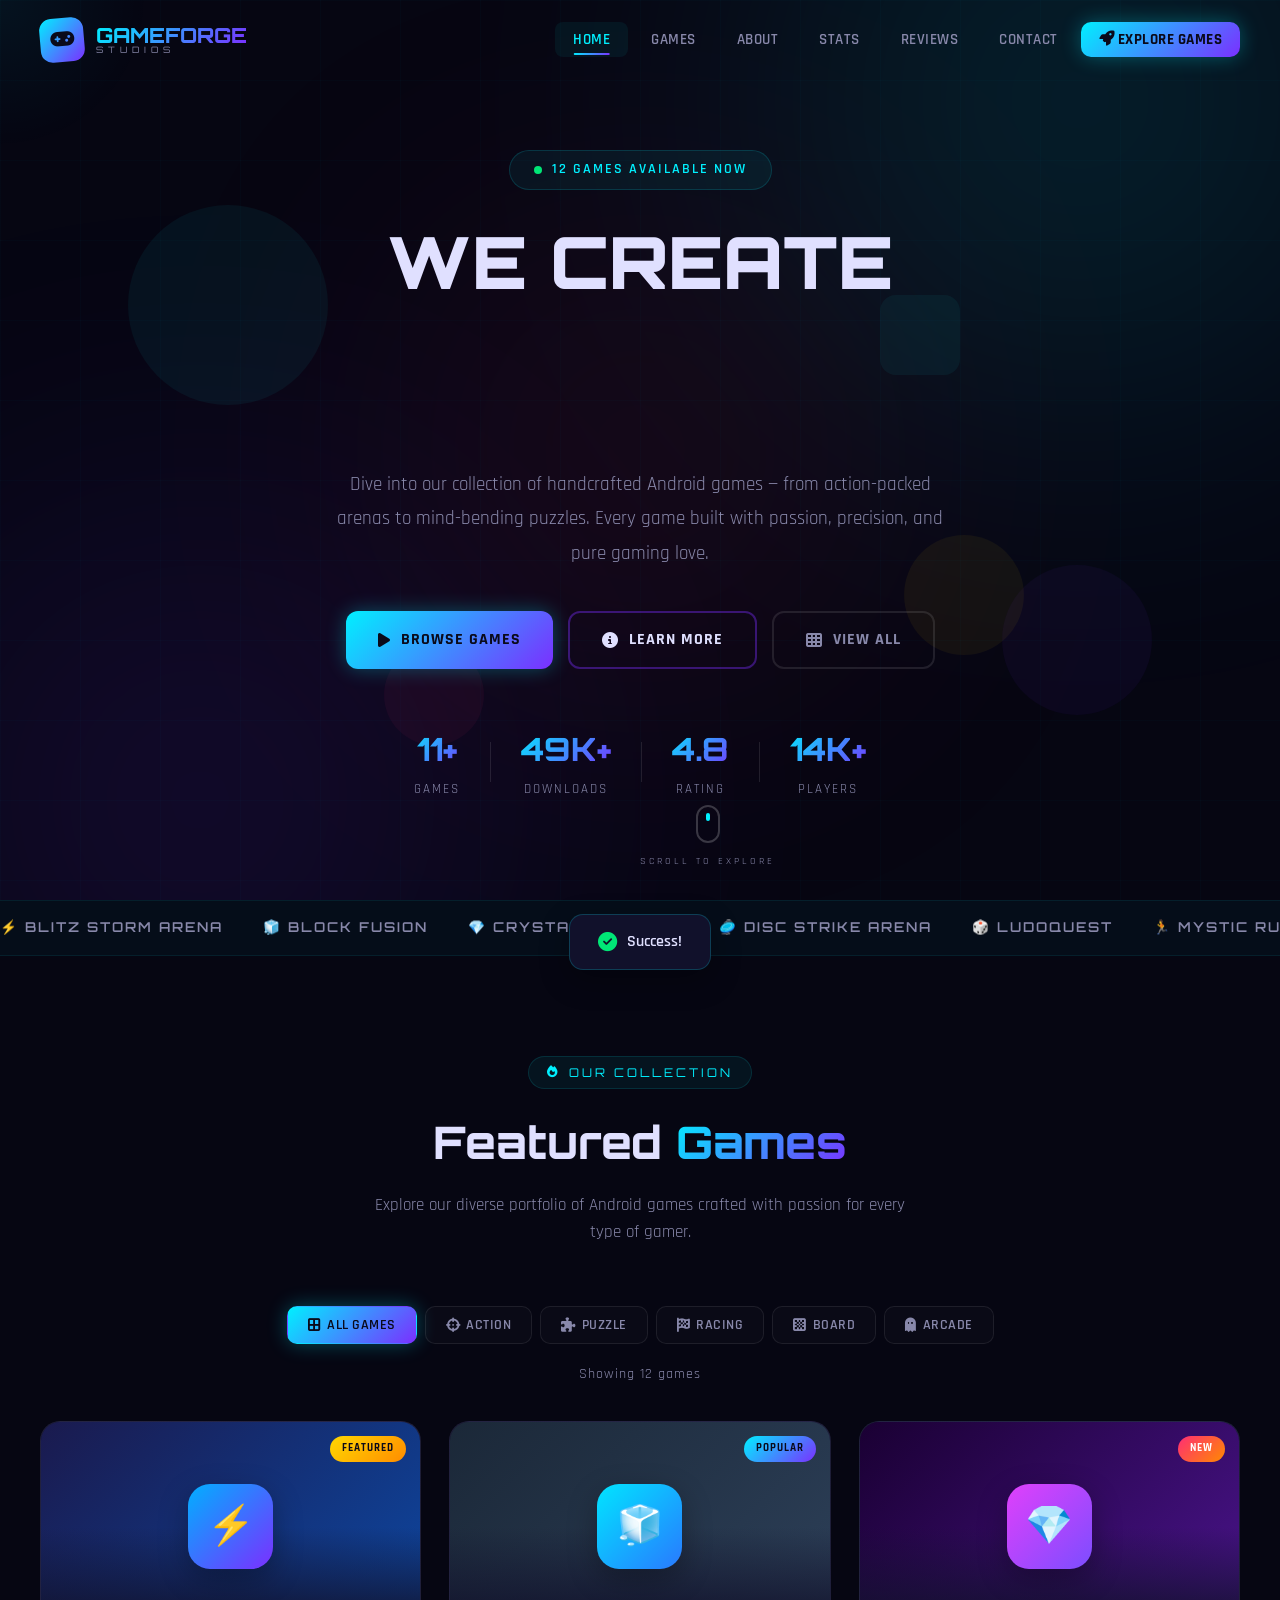
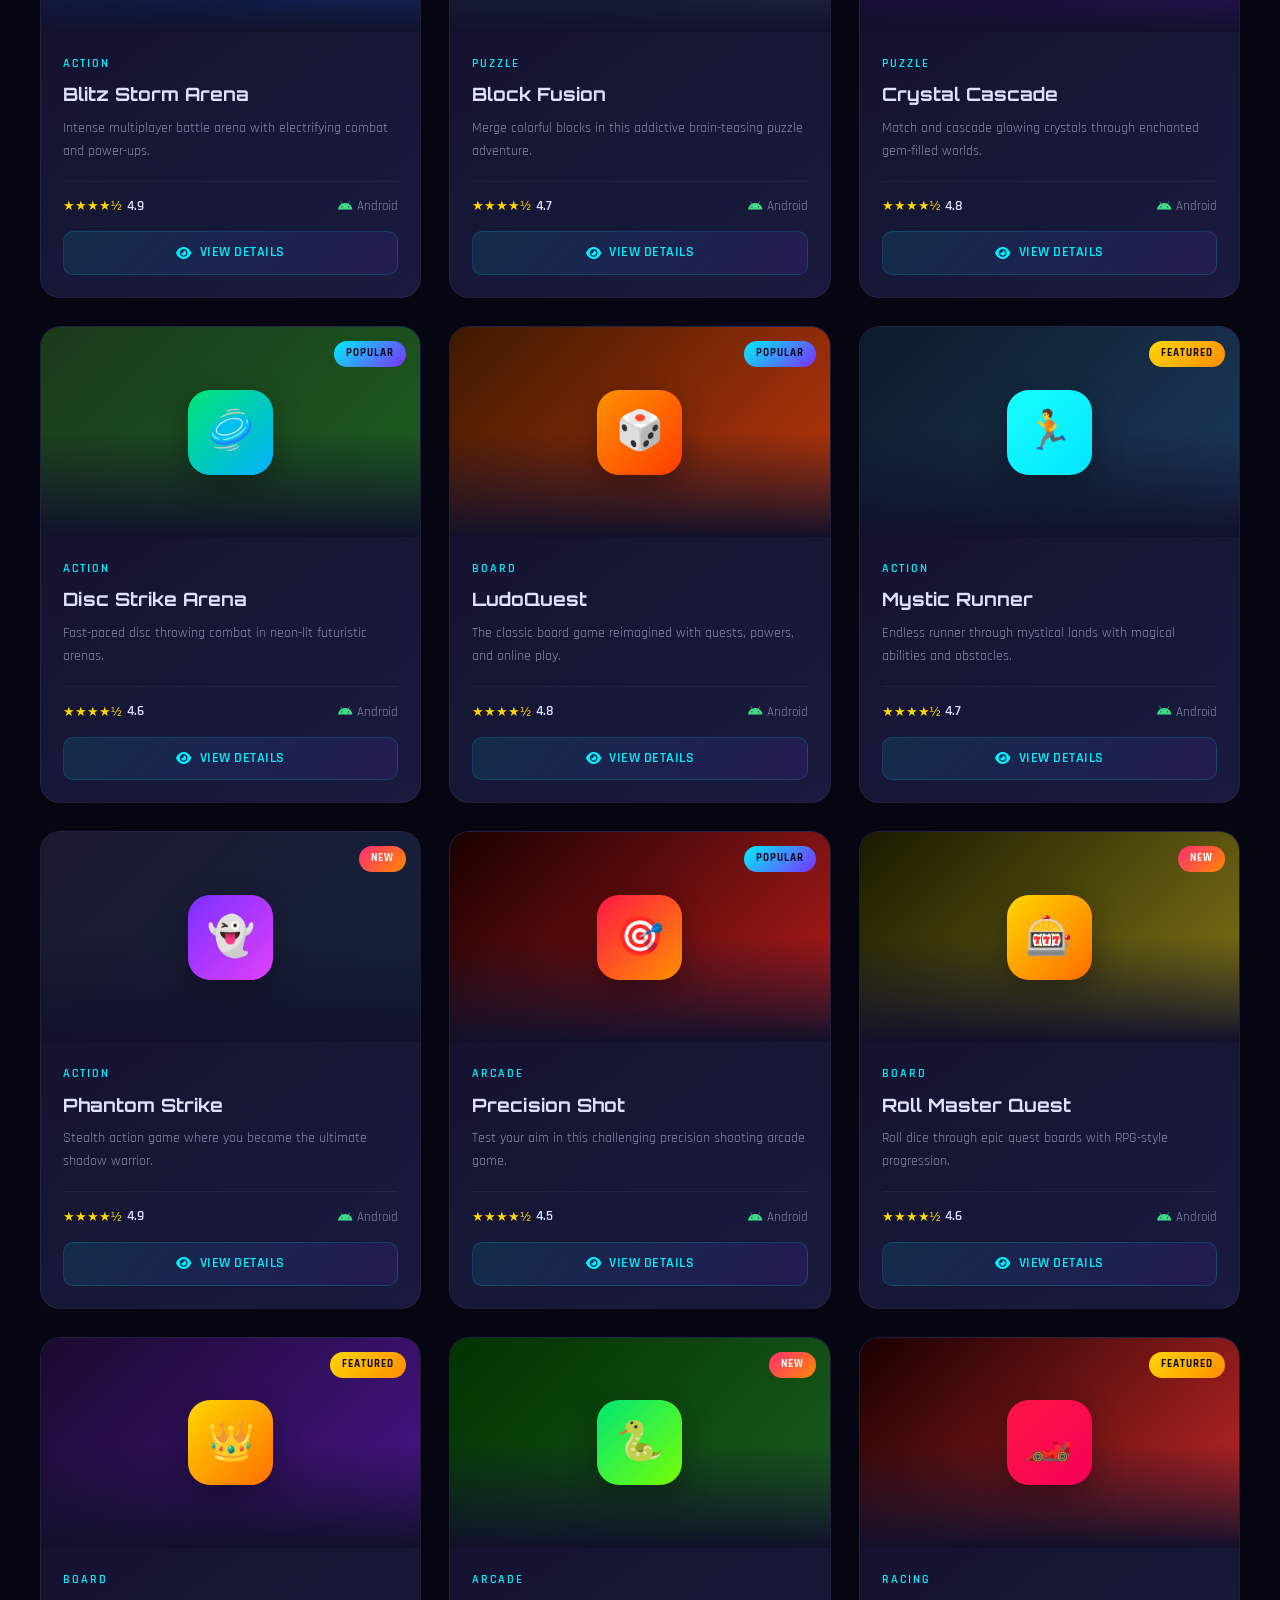
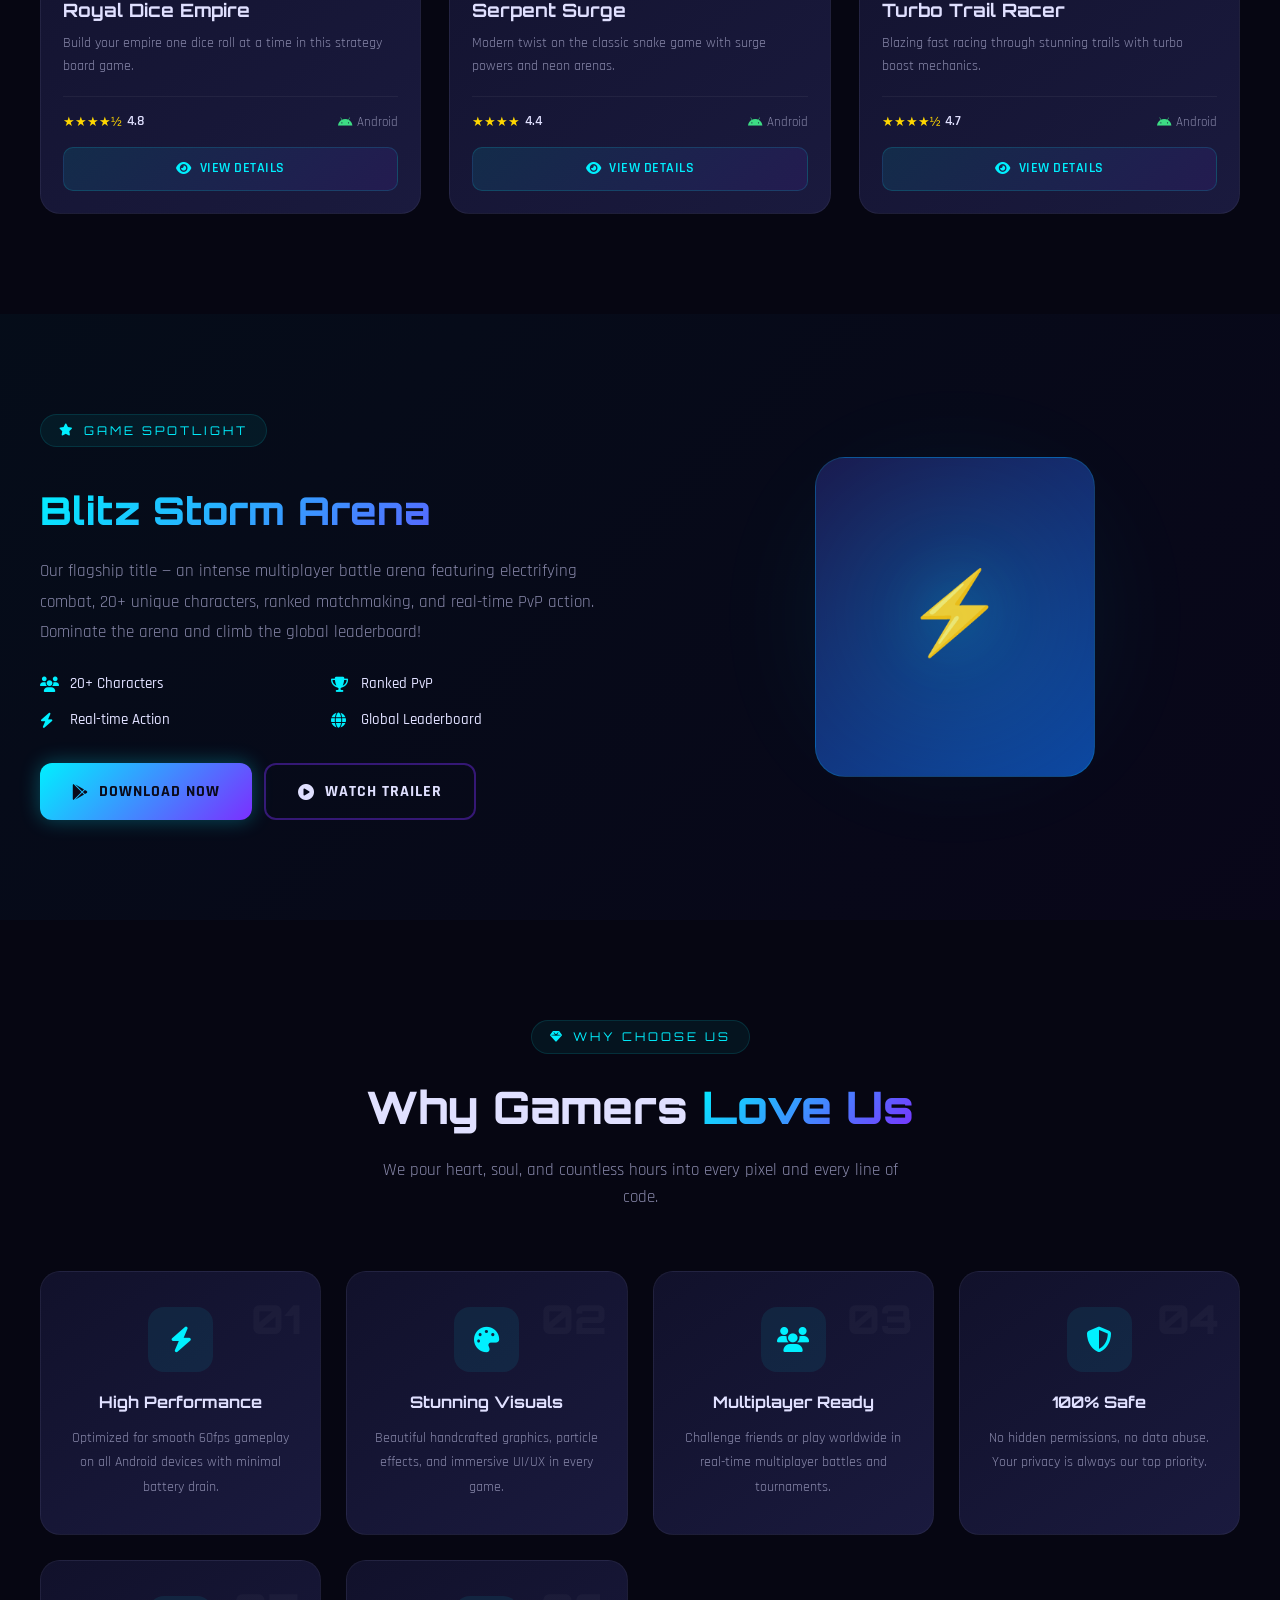
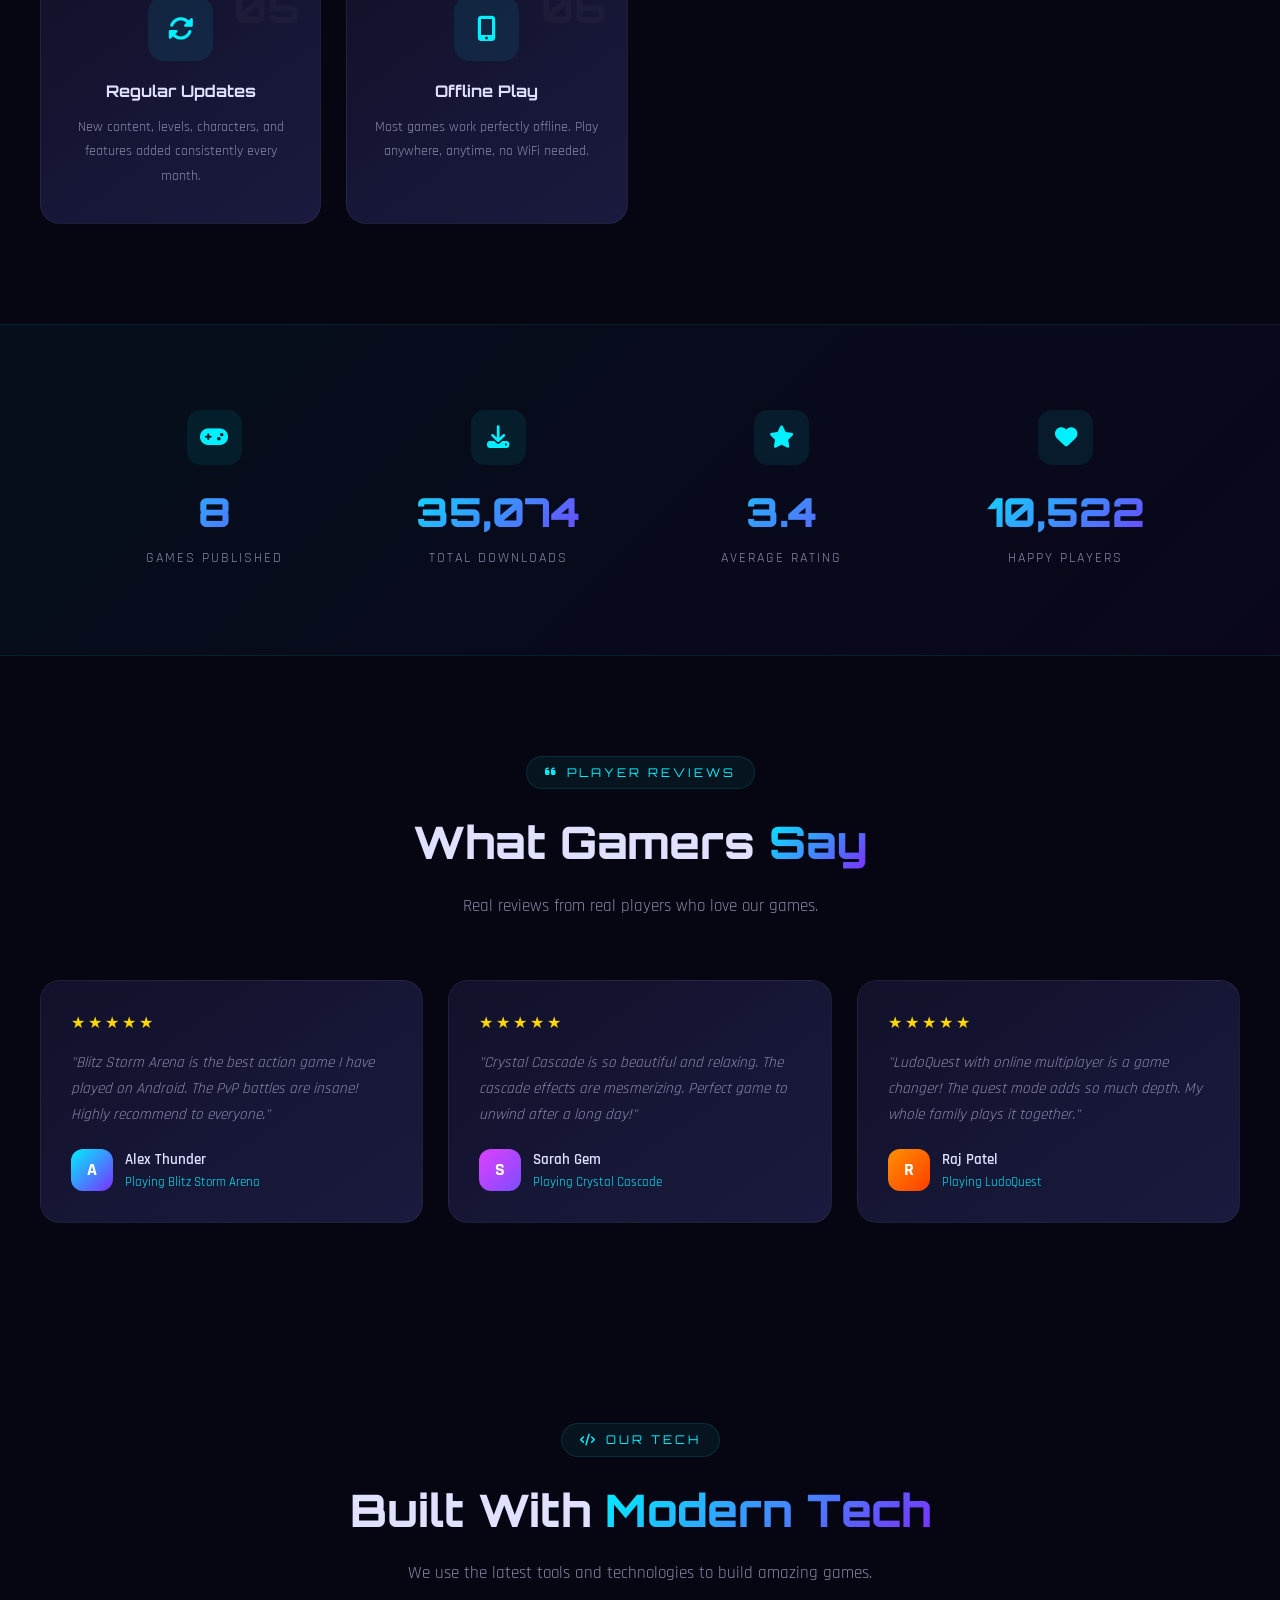
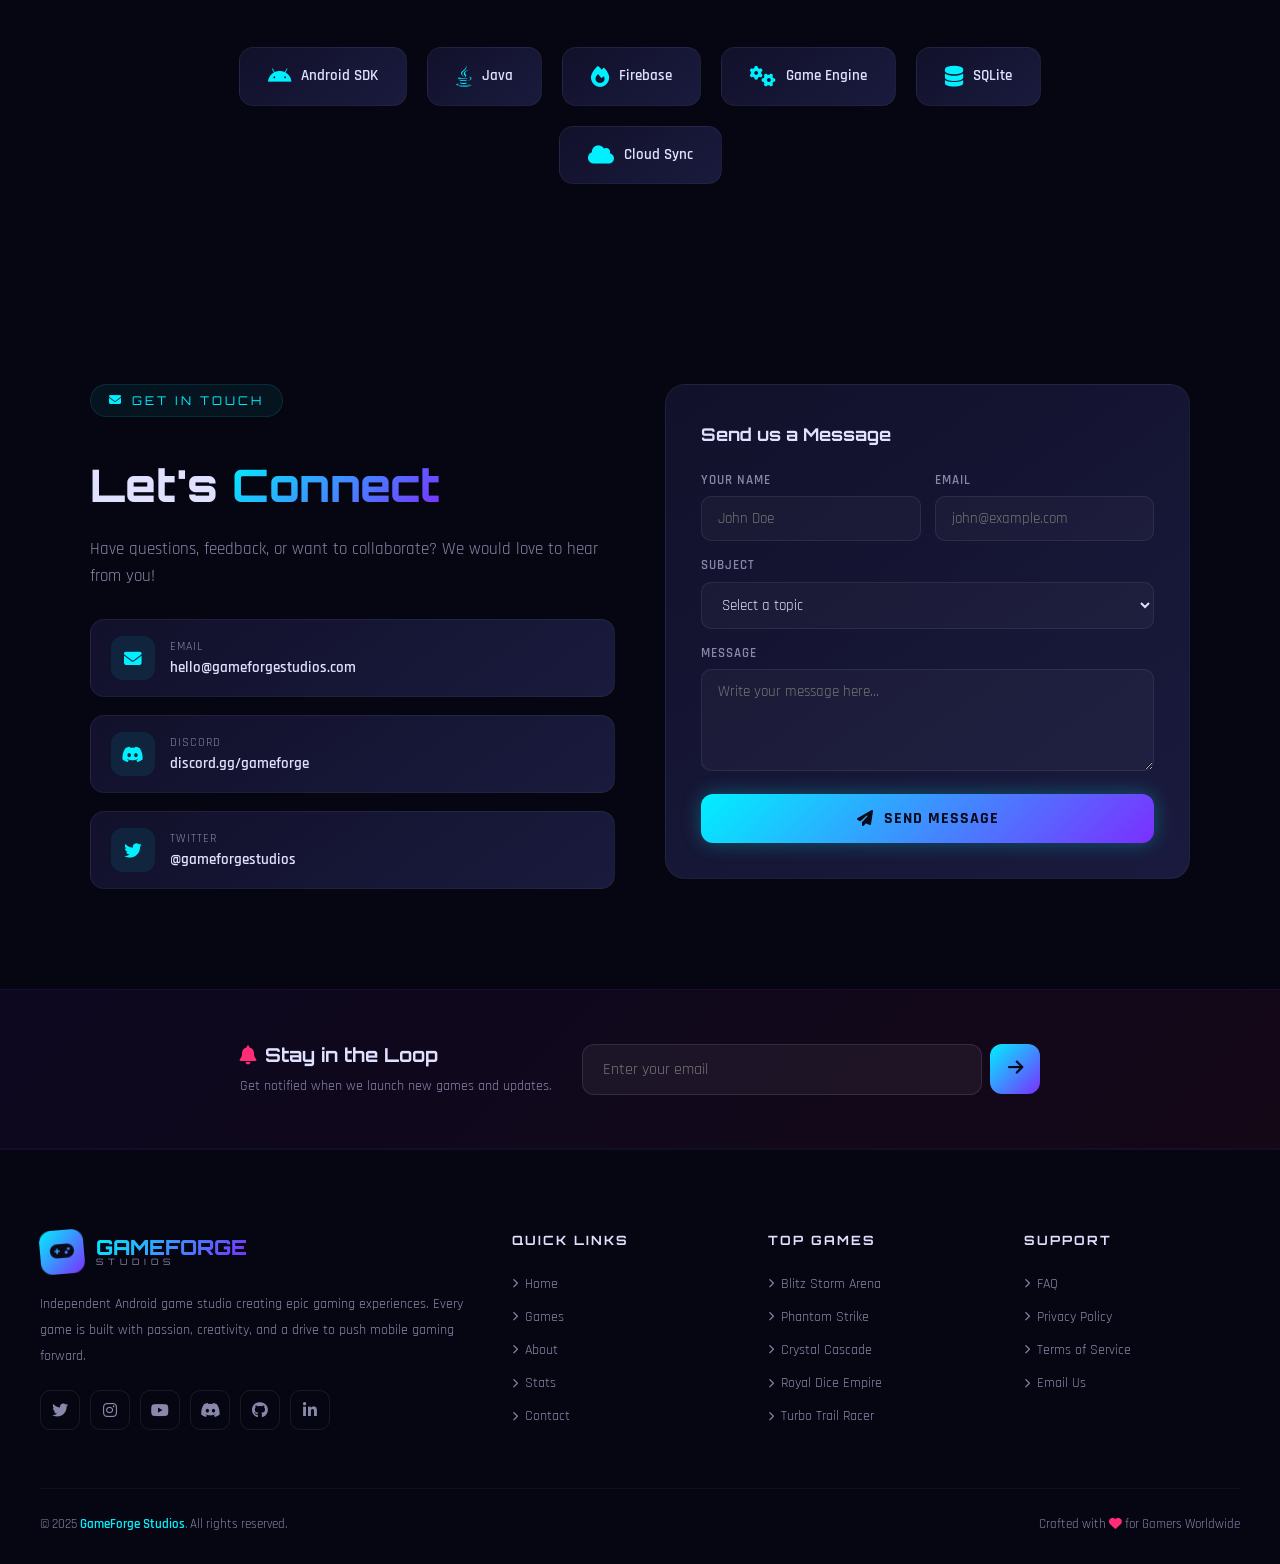
==== index.html @ 58bd924d "Initial commit – Added APK files and project information Added Android apps and games APK files for " ====
<!DOCTYPE html>
<html lang="en">
<head>
    <meta charset="UTF-8">
    <meta name="viewport" content="width=device-width, initial-scale=1.0">
    <meta name="description" content="GameForge Studios - Independent Android Game Studio creating epic mobile gaming experiences. Explore 12+ handcrafted games.">
    <meta name="keywords" content="android games, mobile games, indie games, gameforge, action games, puzzle games, racing games">
    <meta name="author" content="GameForge Studios">
    <meta property="og:title" content="GameForge Studios | Epic Android Games">
    <meta property="og:description" content="Explore 12+ handcrafted Android games from action-packed arenas to mind-bending puzzles.">
    <meta property="og:type" content="website">
    <meta name="theme-color" content="#0a0a1a">
    <title>GameForge Studios | Epic Android Games</title>
    <link rel="icon" type="image/svg+xml" href="images/favicon.svg">
    <link href="https://fonts.googleapis.com/css2?family=Orbitron:wght@400;500;600;700;800;900&family=Rajdhani:wght@300;400;500;600;700&family=Inter:wght@300;400;500;600&display=swap" rel="stylesheet">
    <link rel="stylesheet" href="https://cdnjs.cloudflare.com/ajax/libs/font-awesome/6.5.0/css/all.min.css">
    <link rel="stylesheet" href="css/style.css">
</head>
<body>

    <!-- ====== LOADER ====== -->
    <div class="loader-wrapper" id="loader">
        <div class="loader">
            <div class="loader-icon"></div>
            <div class="loader-text">INITIALIZING</div>
            <div class="loader-bar"><div class="loader-bar-fill"></div></div>
        </div>
    </div>

    <!-- ====== BACKGROUND EFFECTS ====== -->
    <div class="bg-animation" id="bgAnimation"></div>
    <div class="grid-overlay"></div>

    <!-- ====== CURSOR GLOW (desktop) ====== -->
    <div class="cursor-glow" id="cursorGlow"></div>

    <!-- ====== NAVIGATION ====== -->
    <nav class="navbar" id="navbar">
        <div class="nav-container">
            <a class="logo" href="#hero">
                <div class="logo-icon"><i class="fas fa-gamepad"></i></div>
                <div class="logo-text-wrap">
                    <span class="logo-text">GAMEFORGE</span>
                    <span class="logo-sub">STUDIOS</span>
                </div>
            </a>
            <ul class="nav-links" id="navLinks">
                <li><a href="#hero" class="active" data-section="hero">Home</a></li>
                <li><a href="#games" data-section="games">Games</a></li>
                <li><a href="#about" data-section="about">About</a></li>
                <li><a href="#stats" data-section="stats">Stats</a></li>
                <li><a href="#testimonials" data-section="testimonials">Reviews</a></li>
                <li><a href="#contact" data-section="contact">Contact</a></li>
                <li><a href="#games" class="nav-cta"><i class="fas fa-rocket"></i> Explore Games</a></li>
            </ul>
            <div class="hamburger" id="hamburger" aria-label="Toggle menu">
                <span></span>
                <span></span>
                <span></span>
            </div>
        </div>
    </nav>

    <!-- ====== HERO SECTION ====== -->
    <section class="hero" id="hero">
        <div class="hero-bg-glow g1"></div>
        <div class="hero-bg-glow g2"></div>
        <div class="hero-bg-glow g3"></div>
        <div class="hero-floating-shapes">
            <div class="shape shape-1"></div>
            <div class="shape shape-2"></div>
            <div class="shape shape-3"></div>
            <div class="shape shape-4"></div>
            <div class="shape shape-5"></div>
        </div>

        <div class="hero-content">
            <div class="hero-badge">
                <span class="dot"></span>
                <span>12 Games Available Now</span>
            </div>
            <h1 class="hero-title">
                <span class="line1">
                    <span class="word" style="--delay:0.1s">WE</span>
                    <span class="word" style="--delay:0.2s">CREATE</span>
                </span>
                <span class="line2">
                    <span class="word" style="--delay:0.3s">EPIC</span>
                    <span class="word" style="--delay:0.4s">ANDROID</span>
                </span>
                <span class="line3">
                    <span class="word" style="--delay:0.5s">GAMING</span>
                    <span class="word" style="--delay:0.6s">EXPERIENCES</span>
                </span>
            </h1>
            <p class="hero-subtitle">
                Dive into our collection of handcrafted Android games &mdash; from 
                action-packed arenas to mind-bending puzzles. Every game built 
                with passion, precision, and pure gaming love.
            </p>
            <div class="hero-buttons">
                <a href="#games" class="btn btn-primary">
                    <i class="fas fa-play"></i>
                    <span>Browse Games</span>
                    <div class="btn-shine"></div>
                </a>
                <a href="#about" class="btn btn-secondary">
                    <i class="fas fa-info-circle"></i>
                    <span>Learn More</span>
                </a>
                <a href="pages/all-games.html" class="btn btn-outline">
                    <i class="fas fa-th"></i>
                    <span>View All</span>
                </a>
            </div>
            <div class="hero-stats">
                <div class="stat-item">
                    <div class="stat-number" data-count="12" data-suffix="+">0</div>
                    <div class="stat-label">Games</div>
                </div>
                <div class="stat-divider"></div>
                <div class="stat-item">
                    <div class="stat-number" data-count="50" data-suffix="K+">0</div>
                    <div class="stat-label">Downloads</div>
                </div>
                <div class="stat-divider"></div>
                <div class="stat-item">
                    <div class="stat-number" data-count="4.8" data-suffix="">0</div>
                    <div class="stat-label">Rating</div>
                </div>
                <div class="stat-divider"></div>
                <div class="stat-item">
                    <div class="stat-number" data-count="15" data-suffix="K+">0</div>
                    <div class="stat-label">Players</div>
                </div>
            </div>
        </div>

        <div class="hero-scroll-indicator">
            <div class="mouse">
                <div class="mouse-wheel"></div>
            </div>
            <span class="scroll-text">Scroll to Explore</span>
        </div>
    </section>

    <!-- ====== MARQUEE BANNER ====== -->
    <div class="marquee-banner">
        <div class="marquee-track">
            <div class="marquee-content">
                <span>&#9889; BLITZ STORM ARENA</span>
                <span>&#129482; BLOCK FUSION</span>
                <span>&#128142; CRYSTAL CASCADE</span>
                <span>&#129359; DISC STRIKE ARENA</span>
                <span>&#127922; LUDOQUEST</span>
                <span>&#127939; MYSTIC RUNNER</span>
                <span>&#128123; PHANTOM STRIKE</span>
                <span>&#127919; PRECISION SHOT</span>
                <span>&#127920; ROLL MASTER QUEST</span>
                <span>&#128081; ROYAL DICE EMPIRE</span>
                <span>&#128013; SERPENT SURGE</span>
                <span>&#127950;&#65039; TURBO TRAIL RACER</span>
                <span>&#9889; BLITZ STORM ARENA</span>
                <span>&#129482; BLOCK FUSION</span>
                <span>&#128142; CRYSTAL CASCADE</span>
                <span>&#129359; DISC STRIKE ARENA</span>
                <span>&#127922; LUDOQUEST</span>
                <span>&#127939; MYSTIC RUNNER</span>
                <span>&#128123; PHANTOM STRIKE</span>
                <span>&#127919; PRECISION SHOT</span>
                <span>&#127920; ROLL MASTER QUEST</span>
                <span>&#128081; ROYAL DICE EMPIRE</span>
                <span>&#128013; SERPENT SURGE</span>
                <span>&#127950;&#65039; TURBO TRAIL RACER</span>
            </div>
        </div>
    </div>

    <!-- ====== GAMES SECTION ====== -->
    <section class="section" id="games">
        <div class="section-header reveal">
            <div class="section-tag"><i class="fas fa-fire"></i> Our Collection</div>
            <h2 class="section-title">Featured <span>Games</span></h2>
            <p class="section-desc">Explore our diverse portfolio of Android games crafted with passion for every type of gamer.</p>
        </div>

        <div class="filter-tabs reveal" id="filterTabs">
            <button class="filter-tab active" data-filter="all">
                <i class="fas fa-border-all"></i> All Games
            </button>
            <button class="filter-tab" data-filter="action">
                <i class="fas fa-crosshairs"></i> Action
            </button>
            <button class="filter-tab" data-filter="puzzle">
                <i class="fas fa-puzzle-piece"></i> Puzzle
            </button>
            <button class="filter-tab" data-filter="racing">
                <i class="fas fa-flag-checkered"></i> Racing
            </button>
            <button class="filter-tab" data-filter="board">
                <i class="fas fa-chess-board"></i> Board
            </button>
            <button class="filter-tab" data-filter="arcade">
                <i class="fas fa-ghost"></i> Arcade
            </button>
        </div>

        <div class="games-count reveal" id="gamesCount">Showing 12 games</div>

        <div class="games-grid" id="gamesGrid"></div>
    </section>

    <!-- ====== FEATURED GAME SPOTLIGHT ====== -->
    <section class="section spotlight-section" id="spotlight">
        <div class="spotlight-bg"></div>
        <div class="spotlight-container reveal">
            <div class="spotlight-content">
                <div class="section-tag"><i class="fas fa-star"></i> Game Spotlight</div>
                <h2 class="spotlight-title">Blitz Storm Arena</h2>
                <p class="spotlight-desc">
                    Our flagship title &mdash; an intense multiplayer battle arena featuring 
                    electrifying combat, 20+ unique characters, ranked matchmaking, 
                    and real-time PvP action. Dominate the arena and climb the global 
                    leaderboard!
                </p>
                <div class="spotlight-features">
                    <div class="spotlight-feature">
                        <i class="fas fa-users"></i>
                        <span>20+ Characters</span>
                    </div>
                    <div class="spotlight-feature">
                        <i class="fas fa-trophy"></i>
                        <span>Ranked PvP</span>
                    </div>
                    <div class="spotlight-feature">
                        <i class="fas fa-bolt"></i>
                        <span>Real-time Action</span>
                    </div>
                    <div class="spotlight-feature">
                        <i class="fas fa-globe"></i>
                        <span>Global Leaderboard</span>
                    </div>
                </div>
                <div class="spotlight-buttons">
                    <a href="#" class="btn btn-primary">
                        <i class="fab fa-google-play"></i>
                        <span>Download Now</span>
                        <div class="btn-shine"></div>
                    </a>
                    <a href="#" class="btn btn-secondary">
                        <i class="fas fa-play-circle"></i>
                        <span>Watch Trailer</span>
                    </a>
                </div>
            </div>
            <div class="spotlight-visual">
                <div class="spotlight-card">
                    <div class="spotlight-icon-wrap">&#9889;</div>
                    <div class="spotlight-card-glow"></div>
                </div>
            </div>
        </div>
    </section>

    <!-- ====== ABOUT / FEATURES ====== -->
    <section class="section" id="about">
        <div class="section-header reveal">
            <div class="section-tag"><i class="fas fa-gem"></i> Why Choose Us</div>
            <h2 class="section-title">Why Gamers <span>Love Us</span></h2>
            <p class="section-desc">We pour heart, soul, and countless hours into every pixel and every line of code.</p>
        </div>

        <div class="features-grid reveal">
            <div class="feature-card">
                <div class="feature-icon"><i class="fas fa-bolt"></i></div>
                <h3 class="feature-title">High Performance</h3>
                <p class="feature-desc">Optimized for smooth 60fps gameplay on all Android devices with minimal battery drain.</p>
                <div class="feature-number">01</div>
            </div>
            <div class="feature-card">
                <div class="feature-icon"><i class="fas fa-palette"></i></div>
                <h3 class="feature-title">Stunning Visuals</h3>
                <p class="feature-desc">Beautiful handcrafted graphics, particle effects, and immersive UI/UX in every game.</p>
                <div class="feature-number">02</div>
            </div>
            <div class="feature-card">
                <div class="feature-icon"><i class="fas fa-users"></i></div>
                <h3 class="feature-title">Multiplayer Ready</h3>
                <p class="feature-desc">Challenge friends or play worldwide in real-time multiplayer battles and tournaments.</p>
                <div class="feature-number">03</div>
            </div>
            <div class="feature-card">
                <div class="feature-icon"><i class="fas fa-shield-alt"></i></div>
                <h3 class="feature-title">100% Safe</h3>
                <p class="feature-desc">No hidden permissions, no data abuse. Your privacy is always our top priority.</p>
                <div class="feature-number">04</div>
            </div>
            <div class="feature-card">
                <div class="feature-icon"><i class="fas fa-sync-alt"></i></div>
                <h3 class="feature-title">Regular Updates</h3>
                <p class="feature-desc">New content, levels, characters, and features added consistently every month.</p>
                <div class="feature-number">05</div>
            </div>
            <div class="feature-card">
                <div class="feature-icon"><i class="fas fa-mobile-alt"></i></div>
                <h3 class="feature-title">Offline Play</h3>
                <p class="feature-desc">Most games work perfectly offline. Play anywhere, anytime, no WiFi needed.</p>
                <div class="feature-number">06</div>
            </div>
        </div>
    </section>

    <!-- ====== STATS BANNER ====== -->
    <div class="stats-banner" id="stats">
        <div class="stats-grid reveal">
            <div class="stats-item">
                <div class="stats-icon-wrap"><i class="fas fa-gamepad"></i></div>
                <div class="stats-number" data-count="12" data-suffix="">0</div>
                <div class="stats-label">Games Published</div>
            </div>
            <div class="stats-item">
                <div class="stats-icon-wrap"><i class="fas fa-download"></i></div>
                <div class="stats-number" data-count="50000" data-suffix="">0</div>
                <div class="stats-label">Total Downloads</div>
            </div>
            <div class="stats-item">
                <div class="stats-icon-wrap"><i class="fas fa-star"></i></div>
                <div class="stats-number" data-count="4.8" data-suffix="">0</div>
                <div class="stats-label">Average Rating</div>
            </div>
            <div class="stats-item">
                <div class="stats-icon-wrap"><i class="fas fa-heart"></i></div>
                <div class="stats-number" data-count="15000" data-suffix="">0</div>
                <div class="stats-label">Happy Players</div>
            </div>
        </div>
    </div>

    <!-- ====== TESTIMONIALS ====== -->
    <section class="section" id="testimonials">
        <div class="section-header reveal">
            <div class="section-tag"><i class="fas fa-quote-left"></i> Player Reviews</div>
            <h2 class="section-title">What Gamers <span>Say</span></h2>
            <p class="section-desc">Real reviews from real players who love our games.</p>
        </div>

        <div class="testimonials-grid reveal">
            <div class="testimonial-card">
                <div class="testimonial-stars">&#9733;&#9733;&#9733;&#9733;&#9733;</div>
                <p class="testimonial-text">"Blitz Storm Arena is the best action game I have played on Android. The PvP battles are insane! Highly recommend to everyone."</p>
                <div class="testimonial-author">
                    <div class="author-avatar" style="background: linear-gradient(135deg, #00f0ff, #7b2fff);">A</div>
                    <div>
                        <div class="author-name">Alex Thunder</div>
                        <div class="author-game">Playing Blitz Storm Arena</div>
                    </div>
                </div>
            </div>
            <div class="testimonial-card">
                <div class="testimonial-stars">&#9733;&#9733;&#9733;&#9733;&#9733;</div>
                <p class="testimonial-text">"Crystal Cascade is so beautiful and relaxing. The cascade effects are mesmerizing. Perfect game to unwind after a long day!"</p>
                <div class="testimonial-author">
                    <div class="author-avatar" style="background: linear-gradient(135deg, #e040fb, #7c4dff);">S</div>
                    <div>
                        <div class="author-name">Sarah Gem</div>
                        <div class="author-game">Playing Crystal Cascade</div>
                    </div>
                </div>
            </div>
            <div class="testimonial-card">
                <div class="testimonial-stars">&#9733;&#9733;&#9733;&#9733;&#9733;</div>
                <p class="testimonial-text">"LudoQuest with online multiplayer is a game changer! The quest mode adds so much depth. My whole family plays it together."</p>
                <div class="testimonial-author">
                    <div class="author-avatar" style="background: linear-gradient(135deg, #ff9100, #ff3d00);">R</div>
                    <div>
                        <div class="author-name">Raj Patel</div>
                        <div class="author-game">Playing LudoQuest</div>
                    </div>
                </div>
            </div>
        </div>
    </section>

    <!-- ====== TECH STACK ====== -->
    <section class="section" id="techstack">
        <div class="section-header reveal">
            <div class="section-tag"><i class="fas fa-code"></i> Our Tech</div>
            <h2 class="section-title">Built With <span>Modern Tech</span></h2>
            <p class="section-desc">We use the latest tools and technologies to build amazing games.</p>
        </div>
        <div class="tech-grid reveal">
            <div class="tech-item"><i class="fab fa-android"></i><span>Android SDK</span></div>
            <div class="tech-item"><i class="fab fa-java"></i><span>Java</span></div>
            <div class="tech-item"><i class="fas fa-fire"></i><span>Firebase</span></div>
            <div class="tech-item"><i class="fas fa-cogs"></i><span>Game Engine</span></div>
            <div class="tech-item"><i class="fas fa-database"></i><span>SQLite</span></div>
            <div class="tech-item"><i class="fas fa-cloud"></i><span>Cloud Sync</span></div>
        </div>
    </section>

    <!-- ====== CONTACT ====== -->
    <section class="section" id="contact">
        <div class="contact-container reveal">
            <div class="contact-info">
                <div class="section-tag"><i class="fas fa-envelope"></i> Get In Touch</div>
                <h2 class="section-title" style="text-align:left;margin-top:15px;">Let's <span>Connect</span></h2>
                <p class="section-desc" style="text-align:left;margin:0 0 30px 0;">Have questions, feedback, or want to collaborate? We would love to hear from you!</p>
                <div class="contact-methods">
                    <div class="contact-method">
                        <div class="contact-method-icon"><i class="fas fa-envelope"></i></div>
                        <div>
                            <div class="contact-method-label">Email</div>
                            <div class="contact-method-value">hello@gameforgestudios.com</div>
                        </div>
                    </div>
                    <div class="contact-method">
                        <div class="contact-method-icon"><i class="fab fa-discord"></i></div>
                        <div>
                            <div class="contact-method-label">Discord</div>
                            <div class="contact-method-value">discord.gg/gameforge</div>
                        </div>
                    </div>
                    <div class="contact-method">
                        <div class="contact-method-icon"><i class="fab fa-twitter"></i></div>
                        <div>
                            <div class="contact-method-label">Twitter</div>
                            <div class="contact-method-value">@gameforgestudios</div>
                        </div>
                    </div>
                </div>
            </div>
            <div class="contact-form-wrap">
                <h3 class="form-title">Send us a Message</h3>
                <form class="contact-form" id="contactForm" onsubmit="handleContact(event)">
                    <div class="form-row">
                        <div class="form-group">
                            <label>Your Name</label>
                            <input type="text" placeholder="John Doe" required>
                        </div>
                        <div class="form-group">
                            <label>Email</label>
                            <input type="email" placeholder="john@example.com" required>
                        </div>
                    </div>
                    <div class="form-group">
                        <label>Subject</label>
                        <select required>
                            <option value="">Select a topic</option>
                            <option>Game Feedback</option>
                            <option>Bug Report</option>
                            <option>Business Inquiry</option>
                            <option>General Question</option>
                        </select>
                    </div>
                    <div class="form-group">
                        <label>Message</label>
                        <textarea rows="4" placeholder="Write your message here..." required></textarea>
                    </div>
                    <button type="submit" class="btn btn-primary" style="width:100%;justify-content:center;">
                        <i class="fas fa-paper-plane"></i>
                        <span>Send Message</span>
                        <div class="btn-shine"></div>
                    </button>
                </form>
            </div>
        </div>
    </section>

    <!-- ====== NEWSLETTER ====== -->
    <div class="newsletter-banner">
        <div class="newsletter-inner reveal">
            <div class="newsletter-text">
                <h3><i class="fas fa-bell"></i> Stay in the Loop</h3>
                <p>Get notified when we launch new games and updates.</p>
            </div>
            <form class="newsletter-form" onsubmit="handleSubscribe(event)">
                <input type="email" class="newsletter-input" placeholder="Enter your email" required>
                <button type="submit" class="newsletter-btn"><i class="fas fa-arrow-right"></i></button>
            </form>
        </div>
    </div>

    <!-- ====== FOOTER ====== -->
    <footer class="footer">
        <div class="footer-grid">
            <div class="footer-brand">
                <a class="logo" href="#hero">
                    <div class="logo-icon"><i class="fas fa-gamepad"></i></div>
                    <div class="logo-text-wrap">
                        <span class="logo-text">GAMEFORGE</span>
                        <span class="logo-sub">STUDIOS</span>
                    </div>
                </a>
                <p>Independent Android game studio creating epic gaming experiences. Every game is built with passion, creativity, and a drive to push mobile gaming forward.</p>
                <div class="footer-social">
                    <a href="#" aria-label="Twitter"><i class="fab fa-twitter"></i></a>
                    <a href="#" aria-label="Instagram"><i class="fab fa-instagram"></i></a>
                    <a href="#" aria-label="YouTube"><i class="fab fa-youtube"></i></a>
                    <a href="#" aria-label="Discord"><i class="fab fa-discord"></i></a>
                    <a href="#" aria-label="GitHub"><i class="fab fa-github"></i></a>
                    <a href="#" aria-label="LinkedIn"><i class="fab fa-linkedin-in"></i></a>
                </div>
            </div>
            <div class="footer-column">
                <h4>Quick Links</h4>
                <ul>
                    <li><a href="#hero"><i class="fas fa-chevron-right"></i> Home</a></li>
                    <li><a href="#games"><i class="fas fa-chevron-right"></i> Games</a></li>
                    <li><a href="#about"><i class="fas fa-chevron-right"></i> About</a></li>
                    <li><a href="#stats"><i class="fas fa-chevron-right"></i> Stats</a></li>
                    <li><a href="#contact"><i class="fas fa-chevron-right"></i> Contact</a></li>
                </ul>
            </div>
            <div class="footer-column">
                <h4>Top Games</h4>
                <ul>
                    <li><a href="#"><i class="fas fa-chevron-right"></i> Blitz Storm Arena</a></li>
                    <li><a href="#"><i class="fas fa-chevron-right"></i> Phantom Strike</a></li>
                    <li><a href="#"><i class="fas fa-chevron-right"></i> Crystal Cascade</a></li>
                    <li><a href="#"><i class="fas fa-chevron-right"></i> Royal Dice Empire</a></li>
                    <li><a href="#"><i class="fas fa-chevron-right"></i> Turbo Trail Racer</a></li>
                </ul>
            </div>
            <div class="footer-column">
                <h4>Support</h4>
                <ul>
                    <li><a href="pages/faq.html"><i class="fas fa-chevron-right"></i> FAQ</a></li>
                    <li><a href="pages/privacy.html"><i class="fas fa-chevron-right"></i> Privacy Policy</a></li>
                    <li><a href="pages/terms.html"><i class="fas fa-chevron-right"></i> Terms of Service</a></li>
                    <li><a href="mailto:hello@gameforgestudios.com"><i class="fas fa-chevron-right"></i> Email Us</a></li>
                </ul>
            </div>
        </div>
        <div class="footer-bottom">
            <p>&copy; 2025 <span>GameForge Studios</span>. All rights reserved.</p>
            <p>Crafted with <i class="fas fa-heart" style="color:#ff2d75;"></i> for Gamers Worldwide</p>
        </div>
    </footer>

    <!-- ====== BACK TO TOP ====== -->
    <button class="back-to-top" id="backToTop" aria-label="Back to top">
        <i class="fas fa-arrow-up"></i>
    </button>

    <!-- ====== GAME DETAIL MODAL ====== -->
    <div class="modal-overlay" id="gameModal">
        <div class="modal">
            <div class="modal-header" id="modalHeader">
                <div class="game-icon-wrapper" id="modalIcon"></div>
                <button class="modal-close" onclick="closeModal()"><i class="fas fa-times"></i></button>
            </div>
            <div class="modal-body">
                <div class="modal-category" id="modalCategory"></div>
                <h2 class="modal-title" id="modalTitle"></h2>
                <div class="modal-rating" id="modalRating"></div>
                <p class="modal-desc" id="modalDesc"></p>
                <h4 class="modal-features-title">Game Features</h4>
                <div class="modal-features" id="modalFeatures"></div>
                <div class="modal-actions">
                    <a href="#" class="btn btn-primary" id="modalDownload">
                        <i class="fab fa-google-play"></i>
                        <span>Get on Play Store</span>
                        <div class="btn-shine"></div>
                    </a>
                    <button class="btn btn-secondary" onclick="closeModal()">
                        <i class="fas fa-arrow-left"></i>
                        <span>Go Back</span>
                    </button>
                </div>
            </div>
        </div>
    </div>

    <!-- ====== TOAST ====== -->
    <div class="toast" id="toast">
        <i class="fas fa-check-circle"></i>
        <span id="toastMsg">Success!</span>
    </div>

    <script src="js/games-data.js"></script>
    <script src="js/main.js"></script>
</body>
</html>
---- css/style.css ----
/* ========================================================
   GAMEFORGE STUDIOS - Main Stylesheet
   ======================================================== */

*, *::before, *::after { margin:0; padding:0; box-sizing:border-box; }

:root {
    --primary: #00f0ff;
    --secondary: #7b2fff;
    --accent: #ff2d75;
    --success: #00e676;
    --warning: #ffd600;
    --dark: #0a0a1a;
    --darker: #060612;
    --card-bg: #11112b;
    --card-hover: #1a1a3e;
    --text: #e0e0ff;
    --text-dim: #8888aa;
    --glow-primary: 0 0 20px rgba(0,240,255,0.3);
    --glow-secondary: 0 0 20px rgba(123,47,255,0.3);
    --glow-accent: 0 0 20px rgba(255,45,117,0.3);
    --gradient-main: linear-gradient(135deg, #00f0ff, #7b2fff);
    --gradient-accent: linear-gradient(135deg, #ff2d75, #ff8a00);
    --gradient-card: linear-gradient(145deg, #11112b, #1a1a3e);
    --radius: 16px;
    --transition: all 0.3s cubic-bezier(0.4,0,0.2,1);
}

html { scroll-behavior:smooth; scrollbar-width:thin; scrollbar-color:var(--secondary) var(--darker); }
::-webkit-scrollbar { width:8px; }
::-webkit-scrollbar-track { background:var(--darker); }
::-webkit-scrollbar-thumb { background:linear-gradient(var(--primary),var(--secondary)); border-radius:10px; }

body { font-family:'Rajdhani',sans-serif; background:var(--darker); color:var(--text); overflow-x:hidden; line-height:1.6; }

.cursor-glow { position:fixed; width:300px; height:300px; border-radius:50%; background:radial-gradient(circle,rgba(0,240,255,0.06) 0%,transparent 70%); pointer-events:none; z-index:0; transform:translate(-50%,-50%); transition:opacity 0.3s; opacity:0; }
@media(hover:hover){.cursor-glow{opacity:1;}}

.bg-animation { position:fixed; top:0; left:0; width:100%; height:100%; z-index:-2; overflow:hidden; }
.bg-animation .particle { position:absolute; border-radius:50%; animation:floatParticle linear infinite; opacity:0; }
@keyframes floatParticle { 0%{transform:translateY(100vh) rotate(0deg);opacity:0;} 10%{opacity:0.5;} 90%{opacity:0.5;} 100%{transform:translateY(-10vh) rotate(720deg);opacity:0;} }

.grid-overlay { position:fixed; top:0; left:0; width:100%; height:100%; background-image:linear-gradient(rgba(0,240,255,0.02) 1px,transparent 1px),linear-gradient(90deg,rgba(0,240,255,0.02) 1px,transparent 1px); background-size:80px 80px; z-index:-1; pointer-events:none; }

.loader-wrapper { position:fixed; top:0; left:0; width:100%; height:100%; background:var(--darker); display:flex; align-items:center; justify-content:center; z-index:10000; transition:opacity 0.8s,visibility 0.8s; }
.loader-wrapper.hidden { opacity:0; visibility:hidden; }
.loader { text-align:center; }
.loader-icon { width:70px; height:70px; border:4px solid transparent; border-top-color:var(--primary); border-right-color:var(--secondary); border-radius:50%; animation:spin 1s linear infinite; margin:0 auto 20px; position:relative; }
.loader-icon::before { content:''; position:absolute; top:8px; left:8px; right:8px; bottom:8px; border:4px solid transparent; border-bottom-color:var(--accent); border-left-color:var(--primary); border-radius:50%; animation:spin 0.6s linear infinite reverse; }
@keyframes spin { to{transform:rotate(360deg);} }
.loader-text { font-family:'Orbitron',monospace; font-size:1rem; background:var(--gradient-main); -webkit-background-clip:text; -webkit-text-fill-color:transparent; background-clip:text; letter-spacing:6px; margin-bottom:15px; }
.loader-bar { width:180px; height:3px; background:rgba(255,255,255,0.1); border-radius:3px; margin:0 auto; overflow:hidden; }
.loader-bar-fill { width:0%; height:100%; background:var(--gradient-main); border-radius:3px; animation:loadBar 1.5s ease forwards; }
@keyframes loadBar { to{width:100%;} }

.navbar { position:fixed; top:0; left:0; width:100%; padding:18px 0; z-index:1000; transition:var(--transition); }
.navbar.scrolled { background:rgba(6,6,18,0.95); backdrop-filter:blur(20px); border-bottom:1px solid rgba(0,240,255,0.08); padding:10px 0; box-shadow:0 5px 30px rgba(0,0,0,0.5); }
.nav-container { max-width:1400px; margin:0 auto; padding:0 40px; display:flex; align-items:center; justify-content:space-between; }
.logo { display:flex; align-items:center; gap:12px; text-decoration:none; }
.logo-icon { width:44px; height:44px; background:var(--gradient-main); border-radius:12px; display:flex; align-items:center; justify-content:center; font-size:1.2rem; color:var(--dark); transform:rotate(-5deg); transition:transform 0.3s; }
.logo:hover .logo-icon { transform:rotate(5deg) scale(1.1); }
.logo-text-wrap { display:flex; flex-direction:column; line-height:1; }
.logo-text { font-family:'Orbitron',monospace; font-size:1.3rem; font-weight:800; background:var(--gradient-main); -webkit-background-clip:text; -webkit-text-fill-color:transparent; background-clip:text; }
.logo-sub { font-family:'Orbitron',monospace; font-size:0.55rem; letter-spacing:5px; color:var(--text-dim); }

.nav-links { display:flex; list-style:none; gap:5px; align-items:center; }
.nav-links a { color:var(--text-dim); text-decoration:none; padding:8px 18px; border-radius:8px; font-weight:600; font-size:0.95rem; letter-spacing:0.5px; text-transform:uppercase; transition:var(--transition); position:relative; }
.nav-links a:hover,.nav-links a.active { color:var(--primary); background:rgba(0,240,255,0.06); }
.nav-links a::after { content:''; position:absolute; bottom:2px; left:50%; transform:translateX(-50%) scaleX(0); width:50%; height:2px; background:var(--gradient-main); transition:transform 0.3s; border-radius:2px; }
.nav-links a:hover::after,.nav-links a.active::after { transform:translateX(-50%) scaleX(1); }
.nav-cta { background:var(--gradient-main)!important; color:var(--dark)!important; -webkit-text-fill-color:var(--dark)!important; font-weight:700!important; border-radius:10px!important; box-shadow:var(--glow-primary); }
.nav-cta:hover { transform:translateY(-2px)!important; box-shadow:0 0 30px rgba(0,240,255,0.5)!important; }
.nav-cta::after { display:none!important; }

.hamburger { display:none; flex-direction:column; gap:5px; cursor:pointer; padding:5px; z-index:1001; }
.hamburger span { width:28px; height:3px; background:var(--primary); border-radius:3px; transition:var(--transition); }
.hamburger.active span:nth-child(1) { transform:rotate(45deg) translate(5px,6px); }
.hamburger.active span:nth-child(2) { opacity:0; }
.hamburger.active span:nth-child(3) { transform:rotate(-45deg) translate(5px,-6px); }

.hero { min-height:100vh; display:flex; align-items:center; justify-content:center; position:relative; padding:130px 40px 80px; overflow:hidden; }
.hero-bg-glow { position:absolute; border-radius:50%; filter:blur(150px); opacity:0.12; pointer-events:none; }
.hero-bg-glow.g1 { width:600px; height:600px; background:var(--primary); top:-200px; right:-100px; animation:pulseGlow 4s ease-in-out infinite; }
.hero-bg-glow.g2 { width:600px; height:600px; background:var(--secondary); bottom:-200px; left:-100px; animation:pulseGlow 4s ease-in-out infinite 2s; }
.hero-bg-glow.g3 { width:400px; height:400px; background:var(--accent); top:50%; left:50%; transform:translate(-50%,-50%); animation:pulseGlow 6s ease-in-out infinite 1s; }
@keyframes pulseGlow { 0%,100%{opacity:0.08;transform:scale(1);} 50%{opacity:0.18;transform:scale(1.1);} }

.hero-floating-shapes { position:absolute; width:100%; height:100%; pointer-events:none; }
.shape { position:absolute; border-radius:50%; opacity:0.05; animation:floatShape 20s ease-in-out infinite; }
.shape-1 { width:200px; height:200px; background:var(--primary); top:20%; left:10%; }
.shape-2 { width:150px; height:150px; background:var(--secondary); top:60%; right:10%; animation-delay:-4s; }
.shape-3 { width:100px; height:100px; background:var(--accent); bottom:20%; left:30%; animation-delay:-8s; }
.shape-4 { width:80px; height:80px; background:var(--primary); top:30%; right:25%; animation-delay:-12s; border-radius:20%; }
.shape-5 { width:120px; height:120px; background:var(--warning); bottom:30%; right:20%; animation-delay:-6s; }
@keyframes floatShape { 0%,100%{transform:translate(0,0) rotate(0deg);} 25%{transform:translate(30px,-30px) rotate(90deg);} 50%{transform:translate(-20px,20px) rotate(180deg);} 75%{transform:translate(10px,-10px) rotate(270deg);} }

.hero-content { text-align:center; max-width:950px; position:relative; z-index:2; }
.hero-badge { display:inline-flex; align-items:center; gap:10px; background:rgba(0,240,255,0.06); border:1px solid rgba(0,240,255,0.15); padding:8px 24px; border-radius:50px; font-size:0.85rem; font-weight:600; letter-spacing:2px; text-transform:uppercase; color:var(--primary); margin-bottom:30px; animation:fadeInDown 0.8s ease 0.3s both; }
.dot { width:8px; height:8px; background:var(--success); border-radius:50%; animation:blink 1.5s ease-in-out infinite; }
@keyframes blink { 0%,100%{opacity:1;} 50%{opacity:0.3;} }

.hero-title { font-family:'Orbitron',monospace; font-size:clamp(2.2rem,6vw,4.5rem); font-weight:900; line-height:1.15; margin-bottom:28px; }
.hero-title .word { display:inline-block; animation:wordReveal 0.6s ease both; animation-delay:var(--delay); }
@keyframes wordReveal { from{opacity:0;transform:translateY(30px) rotateX(-30deg);} to{opacity:1;transform:translateY(0) rotateX(0);} }
.hero-title .line1 .word { color:var(--text); }
.hero-title .line2 { display:block; background:var(--gradient-main); -webkit-background-clip:text; -webkit-text-fill-color:transparent; background-clip:text; }
.hero-title .line3 { display:block; background:var(--gradient-accent); -webkit-background-clip:text; -webkit-text-fill-color:transparent; background-clip:text; font-size:0.65em; }

.hero-subtitle { font-size:1.2rem; color:var(--text-dim); max-width:620px; margin:0 auto 40px; font-weight:400; line-height:1.8; animation:fadeInUp 0.8s ease 0.8s both; }
.hero-buttons { display:flex; gap:15px; justify-content:center; flex-wrap:wrap; animation:fadeInUp 0.8s ease 1s both; }

.btn { display:inline-flex; align-items:center; gap:10px; padding:14px 32px; border-radius:12px; font-family:'Rajdhani',sans-serif; font-size:1rem; font-weight:700; letter-spacing:1px; text-transform:uppercase; text-decoration:none; cursor:pointer; border:none; transition:var(--transition); position:relative; overflow:hidden; }
.btn-shine { position:absolute; top:0; left:-100%; width:60%; height:100%; background:linear-gradient(90deg,transparent,rgba(255,255,255,0.2),transparent); transform:skewX(-20deg); transition:left 0.6s; }
.btn:hover .btn-shine { left:120%; }
.btn-primary { background:var(--gradient-main); color:var(--dark); box-shadow:var(--glow-primary); }
.btn-primary:hover { transform:translateY(-3px); box-shadow:0 0 40px rgba(0,240,255,0.5); }
.btn-secondary { background:transparent; color:var(--text); border:2px solid rgba(123,47,255,0.4); }
.btn-secondary:hover { border-color:var(--secondary); background:rgba(123,47,255,0.1); transform:translateY(-3px); box-shadow:var(--glow-secondary); }
.btn-outline { background:transparent; color:var(--text-dim); border:2px solid rgba(255,255,255,0.1); }
.btn-outline:hover { border-color:var(--primary); color:var(--primary); transform:translateY(-3px); }

.hero-stats { display:flex; justify-content:center; align-items:center; gap:30px; margin-top:55px; animation:fadeInUp 0.8s ease 1.2s both; }
.stat-item { text-align:center; }
.stat-number { font-family:'Orbitron',monospace; font-size:2rem; font-weight:800; background:var(--gradient-main); -webkit-background-clip:text; -webkit-text-fill-color:transparent; background-clip:text; }
.stat-label { font-size:0.8rem; color:var(--text-dim); text-transform:uppercase; letter-spacing:2px; margin-top:4px; }
.stat-divider { width:1px; height:40px; background:rgba(255,255,255,0.1); }

.hero-scroll-indicator { position:absolute; bottom:30px; left:50%; transform:translateX(-50%); display:flex; flex-direction:column; align-items:center; gap:10px; animation:fadeInUp 0.8s ease 1.5s both; }
.mouse { width:24px; height:38px; border:2px solid rgba(255,255,255,0.2); border-radius:12px; position:relative; }
.mouse-wheel { width:4px; height:8px; background:var(--primary); border-radius:2px; position:absolute; top:6px; left:50%; transform:translateX(-50%); animation:mouseScroll 2s ease-in-out infinite; }
@keyframes mouseScroll { 0%,100%{transform:translateX(-50%) translateY(0);opacity:1;} 50%{transform:translateX(-50%) translateY(10px);opacity:0.3;} }
.scroll-text { font-size:0.65rem; letter-spacing:3px; text-transform:uppercase; color:var(--text-dim); }

.marquee-banner { background:rgba(0,240,255,0.03); border-top:1px solid rgba(0,240,255,0.08); border-bottom:1px solid rgba(0,240,255,0.08); padding:14px 0; overflow:hidden; }
.marquee-track { overflow:hidden; white-space:nowrap; }
.marquee-content { display:inline-flex; gap:40px; animation:marqueeScroll 30s linear infinite; font-family:'Orbitron',monospace; font-size:0.85rem; font-weight:600; letter-spacing:2px; color:var(--text-dim); }
.marquee-content span { white-space:nowrap; }
@keyframes marqueeScroll { to{transform:translateX(-50%);} }

.section { padding:100px 40px; position:relative; }
.section-header { text-align:center; margin-bottom:60px; }
.section-tag { display:inline-flex; align-items:center; gap:8px; font-family:'Orbitron',monospace; font-size:0.75rem; letter-spacing:3px; text-transform:uppercase; color:var(--primary); background:rgba(0,240,255,0.06); border:1px solid rgba(0,240,255,0.12); padding:6px 18px; border-radius:30px; margin-bottom:18px; }
.section-title { font-family:'Orbitron',monospace; font-size:clamp(1.8rem,4vw,2.8rem); font-weight:800; color:var(--text); margin-bottom:14px; }
.section-title span { background:var(--gradient-main); -webkit-background-clip:text; -webkit-text-fill-color:transparent; background-clip:text; }
.section-desc { font-size:1.05rem; color:var(--text-dim); max-width:550px; margin:0 auto; }

.filter-tabs { display:flex; justify-content:center; gap:8px; margin-bottom:20px; flex-wrap:wrap; }
.filter-tab { padding:9px 20px; border-radius:10px; font-family:'Rajdhani',sans-serif; font-size:0.9rem; font-weight:600; letter-spacing:0.5px; text-transform:uppercase; cursor:pointer; border:1px solid rgba(255,255,255,0.08); background:rgba(255,255,255,0.02); color:var(--text-dim); transition:var(--transition); display:inline-flex; align-items:center; gap:6px; }
.filter-tab:hover { border-color:rgba(0,240,255,0.2); color:var(--text); }
.filter-tab.active { background:var(--gradient-main); color:var(--dark); border-color:transparent; box-shadow:var(--glow-primary); }
.games-count { text-align:center; color:var(--text-dim); font-size:0.85rem; margin-bottom:35px; letter-spacing:1px; }

.games-grid { display:grid; grid-template-columns:repeat(auto-fill,minmax(340px,1fr)); gap:28px; max-width:1400px; margin:0 auto; }
.game-card { background:var(--gradient-card); border-radius:20px; overflow:hidden; border:1px solid rgba(255,255,255,0.05); transition:all 0.4s cubic-bezier(0.175,0.885,0.32,1.275); cursor:pointer; opacity:0; transform:translateY(30px); }
.game-card.visible { opacity:1; transform:translateY(0); }
.game-card:hover { transform:translateY(-8px); border-color:rgba(0,240,255,0.25); box-shadow:0 20px 50px rgba(0,0,0,0.3),var(--glow-primary); }
.game-card-image { position:relative; height:210px; overflow:hidden; }
.game-visual { width:100%; height:100%; display:flex; align-items:center; justify-content:center; position:relative; }
.game-icon-wrapper { position:relative; z-index:2; width:85px; height:85px; border-radius:22px; display:flex; align-items:center; justify-content:center; font-size:2.4rem; box-shadow:0 10px 30px rgba(0,0,0,0.3); transition:transform 0.3s; }
.game-card:hover .game-icon-wrapper { transform:scale(1.1) rotate(-3deg); }
.game-card-overlay { position:absolute; bottom:0; left:0; width:100%; height:50%; background:linear-gradient(transparent,var(--card-bg)); }
.game-card-badge { position:absolute; top:14px; right:14px; padding:4px 12px; border-radius:20px; font-size:0.7rem; font-weight:700; letter-spacing:1px; text-transform:uppercase; z-index:3; }
.badge-new { background:var(--gradient-accent); color:white; }
.badge-popular { background:var(--gradient-main); color:var(--dark); }
.badge-featured { background:linear-gradient(135deg,#ffd700,#ff8c00); color:var(--dark); }
.game-card-content { padding:22px; }
.game-card-category { font-size:0.75rem; font-weight:600; letter-spacing:2px; text-transform:uppercase; color:var(--primary); margin-bottom:6px; }
.game-card-title { font-family:'Orbitron',monospace; font-size:1.15rem; font-weight:700; color:var(--text); margin-bottom:8px; transition:color 0.3s; }
.game-card:hover .game-card-title { color:var(--primary); }
.game-card-desc { font-size:0.9rem; color:var(--text-dim); line-height:1.6; margin-bottom:18px; display:-webkit-box; -webkit-line-clamp:2; -webkit-box-orient:vertical; overflow:hidden; }
.game-card-meta { display:flex; align-items:center; justify-content:space-between; padding-top:14px; border-top:1px solid rgba(255,255,255,0.05); }
.game-rating { display:flex; align-items:center; gap:5px; }
.game-rating .stars { color:#ffd700; font-size:0.8rem; }
.game-rating .rating-text { font-weight:600; font-size:0.85rem; }
.game-platform { display:flex; align-items:center; gap:5px; color:var(--text-dim); font-size:0.8rem; }
.game-platform i { color:#3ddc84; }
.game-download-btn { display:flex; align-items:center; gap:8px; justify-content:center; padding:10px 18px; background:linear-gradient(135deg,rgba(0,240,255,0.1),rgba(123,47,255,0.1)); border:1px solid rgba(0,240,255,0.15); border-radius:10px; color:var(--primary); font-weight:600; font-size:0.85rem; margin-top:14px; transition:var(--transition); text-transform:uppercase; letter-spacing:0.5px; }
.game-card:hover .game-download-btn { background:var(--gradient-main); color:var(--dark); border-color:transparent; }

.spotlight-section { overflow:hidden; }
.spotlight-bg { position:absolute; top:0; left:0; width:100%; height:100%; background:linear-gradient(135deg,rgba(0,240,255,0.03),rgba(123,47,255,0.03)); z-index:-1; }
.spotlight-container { max-width:1200px; margin:0 auto; display:grid; grid-template-columns:1fr 1fr; gap:60px; align-items:center; }
.spotlight-title { font-family:'Orbitron',monospace; font-size:clamp(1.8rem,3vw,2.5rem); font-weight:800; background:var(--gradient-main); -webkit-background-clip:text; -webkit-text-fill-color:transparent; background-clip:text; margin:15px 0; }
.spotlight-desc { color:var(--text-dim); font-size:1.05rem; line-height:1.8; margin-bottom:25px; }
.spotlight-features { display:grid; grid-template-columns:1fr 1fr; gap:12px; margin-bottom:30px; }
.spotlight-feature { display:flex; align-items:center; gap:10px; color:var(--text); font-weight:500; font-size:0.95rem; }
.spotlight-feature i { color:var(--primary); width:20px; }
.spotlight-buttons { display:flex; gap:12px; flex-wrap:wrap; }
.spotlight-visual { display:flex; justify-content:center; align-items:center; }
.spotlight-card { width:280px; height:320px; background:linear-gradient(145deg,#1a1a4e,#0d47a1); border-radius:30px; display:flex; align-items:center; justify-content:center; position:relative; border:1px solid rgba(0,240,255,0.15); animation:spotlightFloat 4s ease-in-out infinite; }
@keyframes spotlightFloat { 0%,100%{transform:translateY(0) rotate(-2deg);} 50%{transform:translateY(-15px) rotate(2deg);} }
.spotlight-icon-wrap { font-size:5rem; filter:drop-shadow(0 0 30px rgba(0,240,255,0.3)); }
.spotlight-card-glow { position:absolute; width:200px; height:200px; background:var(--primary); border-radius:50%; filter:blur(80px); opacity:0.15; }

.features-grid { display:grid; grid-template-columns:repeat(auto-fit,minmax(280px,1fr)); gap:25px; max-width:1200px; margin:0 auto; }
.feature-card { background:var(--gradient-card); border:1px solid rgba(255,255,255,0.05); border-radius:20px; padding:35px 28px; text-align:center; transition:var(--transition); position:relative; overflow:hidden; }
.feature-card::before { content:''; position:absolute; top:0; left:0; width:100%; height:3px; background:var(--gradient-main); transform:scaleX(0); transition:transform 0.3s; }
.feature-card:hover::before { transform:scaleX(1); }
.feature-card:hover { transform:translateY(-5px); border-color:rgba(0,240,255,0.15); box-shadow:0 12px 35px rgba(0,0,0,0.25); }
.feature-icon { width:65px; height:65px; border-radius:16px; display:flex; align-items:center; justify-content:center; font-size:1.6rem; margin:0 auto 18px; background:rgba(0,240,255,0.08); color:var(--primary); transition:var(--transition); }
.feature-card:hover .feature-icon { background:var(--gradient-main); color:var(--dark); transform:scale(1.08) rotate(-3deg); }
.feature-title { font-family:'Orbitron',monospace; font-size:1rem; font-weight:700; margin-bottom:10px; }
.feature-desc { font-size:0.9rem; color:var(--text-dim); line-height:1.7; }
.feature-number { position:absolute; top:15px; right:20px; font-family:'Orbitron',monospace; font-size:2.5rem; font-weight:900; color:rgba(255,255,255,0.03); }

.stats-banner { background:linear-gradient(135deg,rgba(0,240,255,0.04),rgba(123,47,255,0.04)); border-top:1px solid rgba(0,240,255,0.08); border-bottom:1px solid rgba(0,240,255,0.08); padding:70px 40px; }
.stats-grid { display:grid; grid-template-columns:repeat(auto-fit,minmax(200px,1fr)); gap:35px; max-width:1100px; margin:0 auto; text-align:center; }
.stats-item { padding:15px; }
.stats-icon-wrap { width:55px; height:55px; border-radius:14px; background:rgba(0,240,255,0.08); display:flex; align-items:center; justify-content:center; margin:0 auto 15px; font-size:1.4rem; color:var(--primary); }
.stats-number { font-family:'Orbitron',monospace; font-size:2.5rem; font-weight:900; background:var(--gradient-main); -webkit-background-clip:text; -webkit-text-fill-color:transparent; background-clip:text; margin-bottom:4px; }
.stats-label { font-size:0.85rem; color:var(--text-dim); text-transform:uppercase; letter-spacing:2px; }

.testimonials-grid { display:grid; grid-template-columns:repeat(auto-fit,minmax(300px,1fr)); gap:25px; max-width:1200px; margin:0 auto; }
.testimonial-card { background:var(--gradient-card); border:1px solid rgba(255,255,255,0.05); border-radius:20px; padding:30px; transition:var(--transition); }
.testimonial-card:hover { transform:translateY(-4px); border-color:rgba(0,240,255,0.15); }
.testimonial-stars { color:#ffd700; font-size:1rem; margin-bottom:14px; letter-spacing:3px; }
.testimonial-text { color:var(--text-dim); font-size:0.95rem; line-height:1.7; margin-bottom:20px; font-style:italic; }
.testimonial-author { display:flex; align-items:center; gap:12px; }
.author-avatar { width:42px; height:42px; border-radius:12px; display:flex; align-items:center; justify-content:center; font-weight:700; color:white; font-size:1.1rem; }
.author-name { font-weight:600; font-size:0.95rem; }
.author-game { font-size:0.8rem; color:var(--primary); }

.tech-grid { display:flex; justify-content:center; gap:20px; flex-wrap:wrap; max-width:900px; margin:0 auto; }
.tech-item { display:flex; align-items:center; gap:10px; background:var(--gradient-card); border:1px solid rgba(255,255,255,0.05); padding:16px 28px; border-radius:14px; font-weight:600; font-size:0.95rem; transition:var(--transition); }
.tech-item i { font-size:1.3rem; color:var(--primary); }
.tech-item:hover { border-color:rgba(0,240,255,0.2); transform:translateY(-3px); }

.contact-container { max-width:1100px; margin:0 auto; display:grid; grid-template-columns:1fr 1fr; gap:50px; align-items:start; }
.contact-methods { display:flex; flex-direction:column; gap:18px; }
.contact-method { display:flex; align-items:center; gap:15px; padding:16px 20px; background:var(--gradient-card); border:1px solid rgba(255,255,255,0.05); border-radius:14px; transition:var(--transition); }
.contact-method:hover { border-color:rgba(0,240,255,0.15); }
.contact-method-icon { width:44px; height:44px; border-radius:12px; background:rgba(0,240,255,0.08); display:flex; align-items:center; justify-content:center; color:var(--primary); font-size:1.1rem; flex-shrink:0; }
.contact-method-label { font-size:0.75rem; color:var(--text-dim); text-transform:uppercase; letter-spacing:1px; }
.contact-method-value { font-weight:600; font-size:0.95rem; }

.contact-form-wrap { background:var(--gradient-card); border:1px solid rgba(255,255,255,0.05); border-radius:20px; padding:35px; }
.form-title { font-family:'Orbitron',monospace; font-size:1.1rem; margin-bottom:22px; }
.form-row { display:grid; grid-template-columns:1fr 1fr; gap:14px; }
.form-group { margin-bottom:14px; }
.form-group label { display:block; font-size:0.8rem; font-weight:600; text-transform:uppercase; letter-spacing:1px; color:var(--text-dim); margin-bottom:6px; }
.form-group input,.form-group select,.form-group textarea { width:100%; padding:12px 16px; border-radius:10px; border:1px solid rgba(255,255,255,0.08); background:rgba(255,255,255,0.03); color:var(--text); font-family:'Rajdhani',sans-serif; font-size:0.95rem; outline:none; transition:var(--transition); resize:vertical; }
.form-group input:focus,.form-group select:focus,.form-group textarea:focus { border-color:var(--primary); box-shadow:0 0 15px rgba(0,240,255,0.1); }
.form-group select option { background:var(--card-bg); }

.newsletter-banner { background:linear-gradient(135deg,rgba(123,47,255,0.06),rgba(255,45,117,0.06)); border-top:1px solid rgba(123,47,255,0.1); border-bottom:1px solid rgba(123,47,255,0.1); padding:50px 40px; }
.newsletter-inner { max-width:800px; margin:0 auto; display:flex; align-items:center; justify-content:space-between; gap:30px; flex-wrap:wrap; }
.newsletter-text h3 { font-family:'Orbitron',monospace; font-size:1.2rem; margin-bottom:4px; display:flex; align-items:center; gap:8px; }
.newsletter-text h3 i { color:var(--accent); }
.newsletter-text p { color:var(--text-dim); font-size:0.9rem; }
.newsletter-form { display:flex; gap:8px; flex:1; min-width:300px; }
.newsletter-input { flex:1; padding:14px 20px; border-radius:12px; border:1px solid rgba(255,255,255,0.1); background:rgba(255,255,255,0.05); color:var(--text); font-family:'Rajdhani',sans-serif; font-size:1rem; outline:none; transition:var(--transition); }
.newsletter-input:focus { border-color:var(--primary); box-shadow:var(--glow-primary); }
.newsletter-btn { width:50px; height:50px; border-radius:12px; background:var(--gradient-main); color:var(--dark); border:none; cursor:pointer; font-size:1.1rem; transition:var(--transition); flex-shrink:0; }
.newsletter-btn:hover { transform:translateY(-2px); box-shadow:var(--glow-primary); }

.footer { background:var(--darker); border-top:1px solid rgba(255,255,255,0.04); padding:80px 40px 30px; }
.footer-grid { display:grid; grid-template-columns:2fr 1fr 1fr 1fr; gap:40px; max-width:1400px; margin:0 auto 50px; }
.footer-brand .logo { margin-bottom:18px; }
.footer-brand p { color:var(--text-dim); font-size:0.9rem; line-height:1.8; margin-bottom:20px; }
.footer-social { display:flex; gap:10px; }
.footer-social a { width:40px; height:40px; border-radius:10px; border:1px solid rgba(255,255,255,0.08); display:flex; align-items:center; justify-content:center; color:var(--text-dim); text-decoration:none; transition:var(--transition); font-size:1rem; }
.footer-social a:hover { border-color:var(--primary); color:var(--primary); background:rgba(0,240,255,0.08); transform:translateY(-3px); }
.footer-column h4 { font-family:'Orbitron',monospace; font-size:0.8rem; font-weight:700; letter-spacing:2px; text-transform:uppercase; color:var(--text); margin-bottom:22px; }
.footer-column ul { list-style:none; }
.footer-column ul li { margin-bottom:10px; }
.footer-column ul li a { color:var(--text-dim); text-decoration:none; font-size:0.9rem; transition:var(--transition); display:flex; align-items:center; gap:7px; }
.footer-column ul li a i { font-size:0.6rem; }
.footer-column ul li a:hover { color:var(--primary); padding-left:4px; }
.footer-bottom { max-width:1400px; margin:0 auto; padding-top:25px; border-top:1px solid rgba(255,255,255,0.04); display:flex; align-items:center; justify-content:space-between; flex-wrap:wrap; gap:10px; }
.footer-bottom p { color:var(--text-dim); font-size:0.8rem; }
.footer-bottom p span { color:var(--primary); font-weight:600; }

.back-to-top { position:fixed; bottom:25px; right:25px; width:48px; height:48px; border-radius:14px; background:var(--gradient-main); color:var(--dark); display:flex; align-items:center; justify-content:center; font-size:1.1rem; cursor:pointer; border:none; opacity:0; visibility:hidden; transform:translateY(20px); transition:var(--transition); z-index:999; box-shadow:var(--glow-primary); }
.back-to-top.visible { opacity:1; visibility:visible; transform:translateY(0); }
.back-to-top:hover { transform:translateY(-4px); box-shadow:0 0 30px rgba(0,240,255,0.5); }

.modal-overlay { position:fixed; top:0; left:0; width:100%; height:100%; background:rgba(0,0,0,0.8); backdrop-filter:blur(10px); z-index:5000; display:flex; align-items:center; justify-content:center; opacity:0; visibility:hidden; transition:var(--transition); padding:20px; }
.modal-overlay.active { opacity:1; visibility:visible; }
.modal { background:var(--card-bg); border:1px solid rgba(0,240,255,0.15); border-radius:24px; max-width:520px; width:100%; max-height:90vh; overflow-y:auto; transform:scale(0.9) translateY(20px); transition:transform 0.3s; }
.modal-overlay.active .modal { transform:scale(1) translateY(0); }
.modal-header { height:170px; display:flex; align-items:center; justify-content:center; position:relative; }
.modal-header .game-icon-wrapper { width:95px; height:95px; font-size:2.8rem; border-radius:24px; }
.modal-close { position:absolute; top:12px; right:12px; width:34px; height:34px; border-radius:10px; background:rgba(255,255,255,0.1); border:none; color:var(--text); cursor:pointer; display:flex; align-items:center; justify-content:center; font-size:1rem; transition:var(--transition); }
.modal-close:hover { background:var(--accent); color:white; }
.modal-body { padding:28px; }
.modal-category { color:var(--primary); font-weight:600; letter-spacing:2px; text-transform:uppercase; font-size:0.8rem; }
.modal-title { font-family:'Orbitron',monospace; font-size:1.4rem; font-weight:700; margin:6px 0; }
.modal-rating { color:#ffd700; font-size:0.9rem; margin-bottom:15px; }
.modal-desc { color:var(--text-dim); line-height:1.8; font-size:0.95rem; margin-bottom:20px; }
.modal-features-title { font-family:'Orbitron',monospace; font-size:0.85rem; letter-spacing:1px; margin-bottom:12px; }
.modal-features { display:grid; grid-template-columns:1fr 1fr; gap:8px; margin-bottom:22px; }
.modal-feature { display:flex; align-items:center; gap:8px; font-size:0.85rem; color:var(--text-dim); }
.modal-feature i { color:var(--success); font-size:0.75rem; }
.modal-actions { display:flex; gap:10px; }
.modal-actions .btn { flex:1; justify-content:center; padding:12px 16px; font-size:0.9rem; }

.toast { position:fixed; bottom:30px; left:50%; transform:translateX(-50%) translateY(100px); background:var(--card-bg); border:1px solid rgba(0,240,255,0.2); padding:14px 28px; border-radius:14px; display:flex; align-items:center; gap:10px; font-weight:600; z-index:9999; transition:transform 0.4s cubic-bezier(0.175,0.885,0.32,1.275); box-shadow:0 10px 30px rgba(0,0,0,0.3); }
.toast.show { transform:translateX(-50%) translateY(0); }
.toast i { color:var(--success); font-size:1.2rem; }

@keyframes fadeInUp { from{opacity:0;transform:translateY(30px);} to{opacity:1;transform:translateY(0);} }
@keyframes fadeInDown { from{opacity:0;transform:translateY(-20px);} to{opacity:1;transform:translateY(0);} }
.reveal { opacity:0; transform:translateY(40px); transition:all 0.8s cubic-bezier(0.175,0.885,0.32,1.275); }
.reveal.revealed { opacity:1; transform:translateY(0); }

@media(max-width:1024px){
    .footer-grid{grid-template-columns:1fr 1fr;}
    .spotlight-container{grid-template-columns:1fr;text-align:center;}
    .spotlight-content .section-tag{display:inline-flex;}
    .spotlight-features{justify-items:center;}
    .spotlight-buttons{justify-content:center;}
    .contact-container{grid-template-columns:1fr;}
}
@media(max-width:768px){
    .hamburger{display:flex;}
    .nav-links{position:fixed;top:0;right:-100%;width:80%;max-width:340px;height:100vh;background:rgba(6,6,18,0.98);backdrop-filter:blur(20px);flex-direction:column;padding:100px 35px 35px;transition:right 0.4s;border-left:1px solid rgba(0,240,255,0.08);gap:3px;}
    .nav-links.open{right:0;}
    .nav-links a{padding:14px 18px;width:100%;font-size:1.05rem;}
    .hero{padding:100px 20px 60px;}
    .section{padding:70px 20px;}
    .hero-stats{gap:20px;flex-wrap:wrap;}
    .stat-divider{display:none;}
    .stat-number{font-size:1.6rem;}
    .games-grid{grid-template-columns:1fr;gap:18px;}
    .footer-grid{grid-template-columns:1fr;gap:25px;}
    .footer-bottom{flex-direction:column;text-align:center;}
    .stats-grid{grid-template-columns:1fr 1fr;}
    .modal-features{grid-template-columns:1fr;}
    .modal-actions{flex-direction:column;}
    .newsletter-inner{flex-direction:column;text-align:center;}
    .newsletter-form{min-width:0;width:100%;}
    .form-row{grid-template-columns:1fr;}
    .stats-banner{padding:50px 20px;}
    .newsletter-banner{padding:40px 20px;}
}
@media(max-width:480px){
    .nav-container{padding:0 16px;}
    .logo-text{font-size:1.1rem;}
    .hero-title{font-size:1.8rem;}
    .section-title{font-size:1.5rem;}
    .hero-buttons{flex-direction:column;align-items:stretch;}
    .btn{justify-content:center;}
    .spotlight-card{width:220px;height:260px;}
    .spotlight-icon-wrap{font-size:3.5rem;}
}
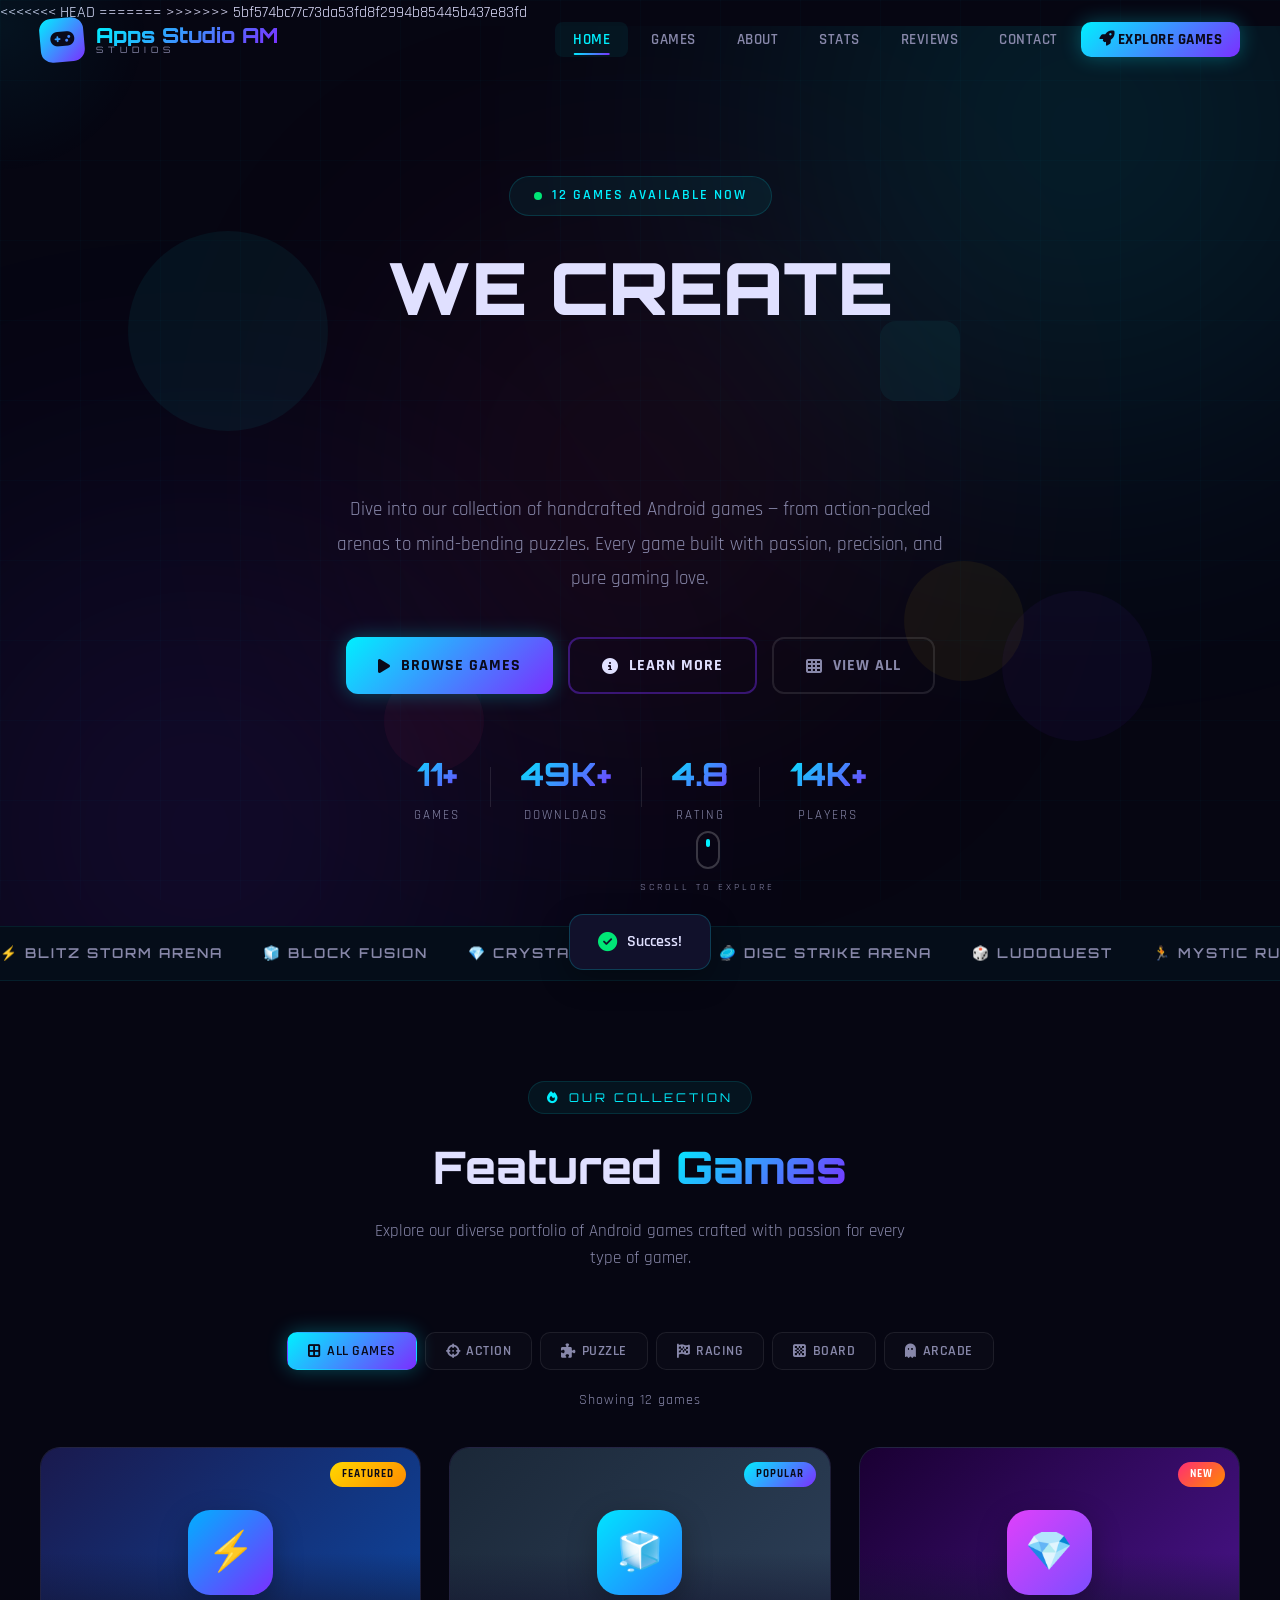
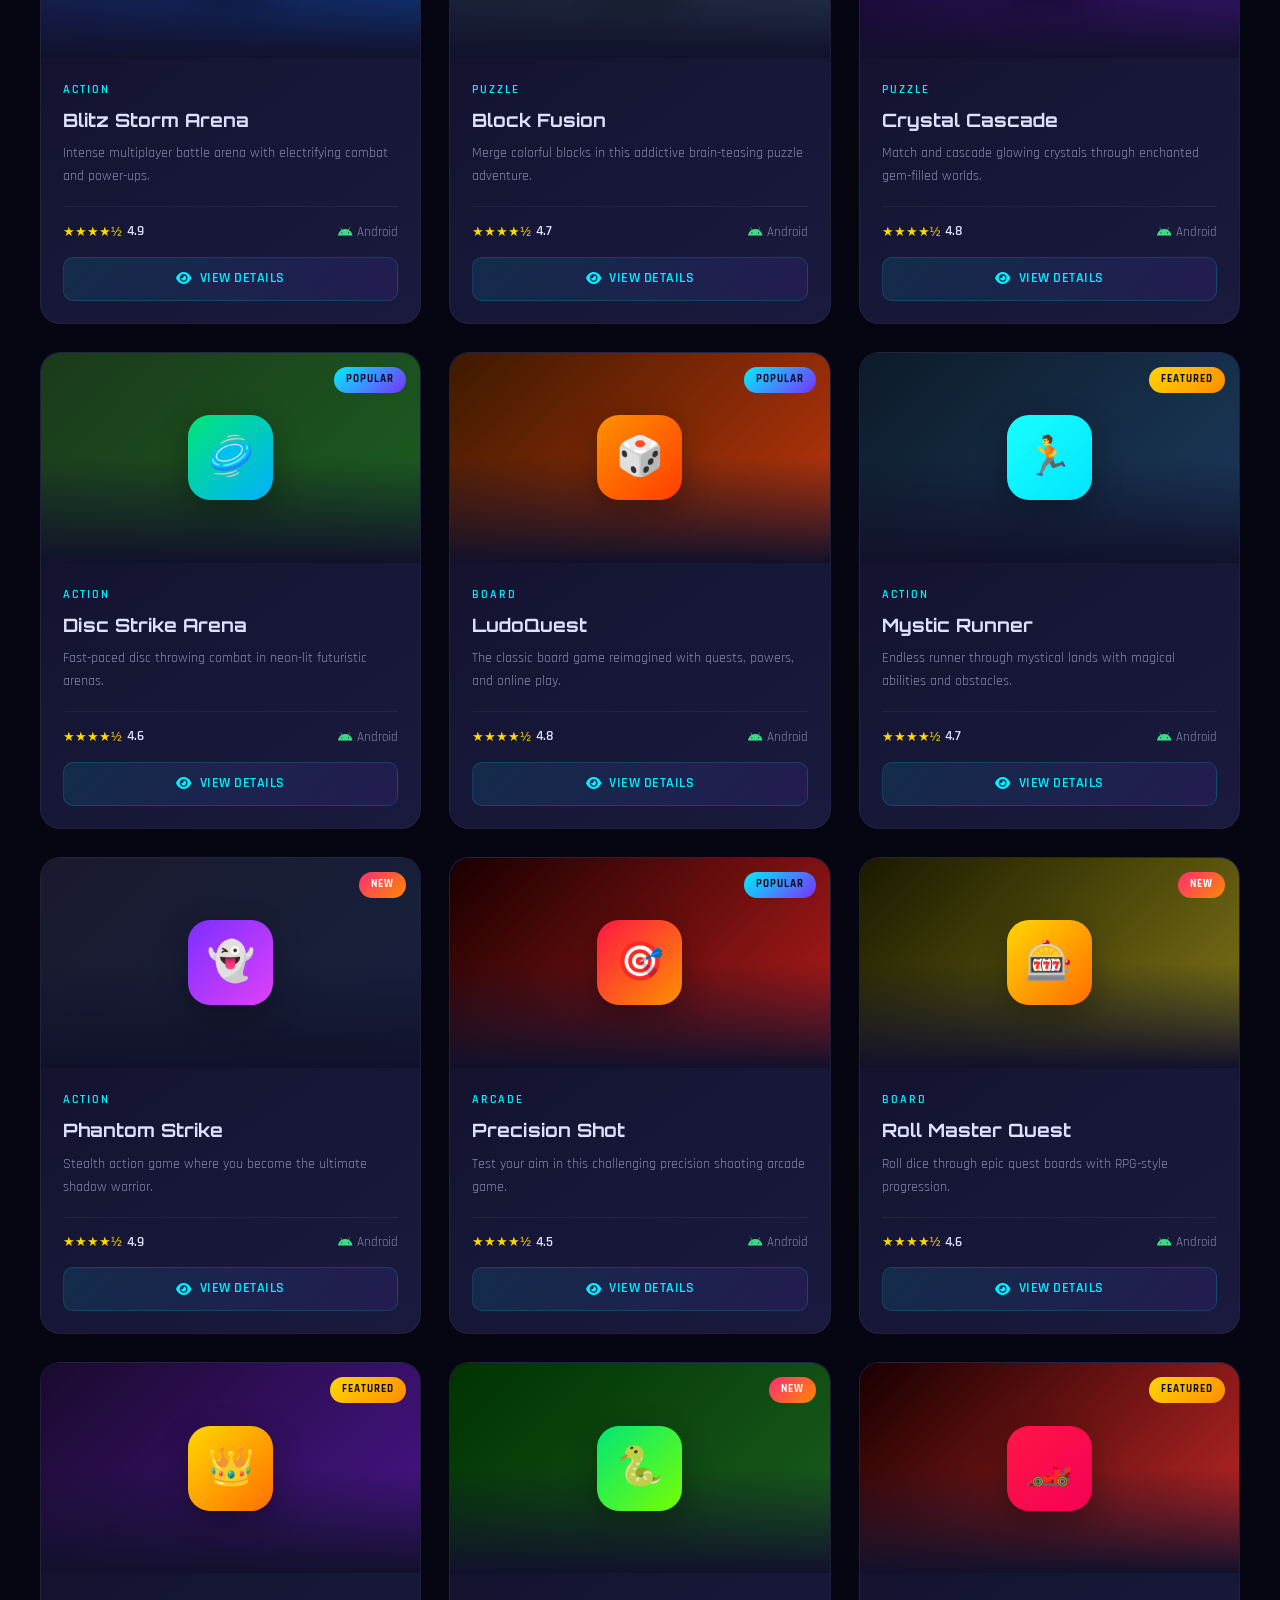
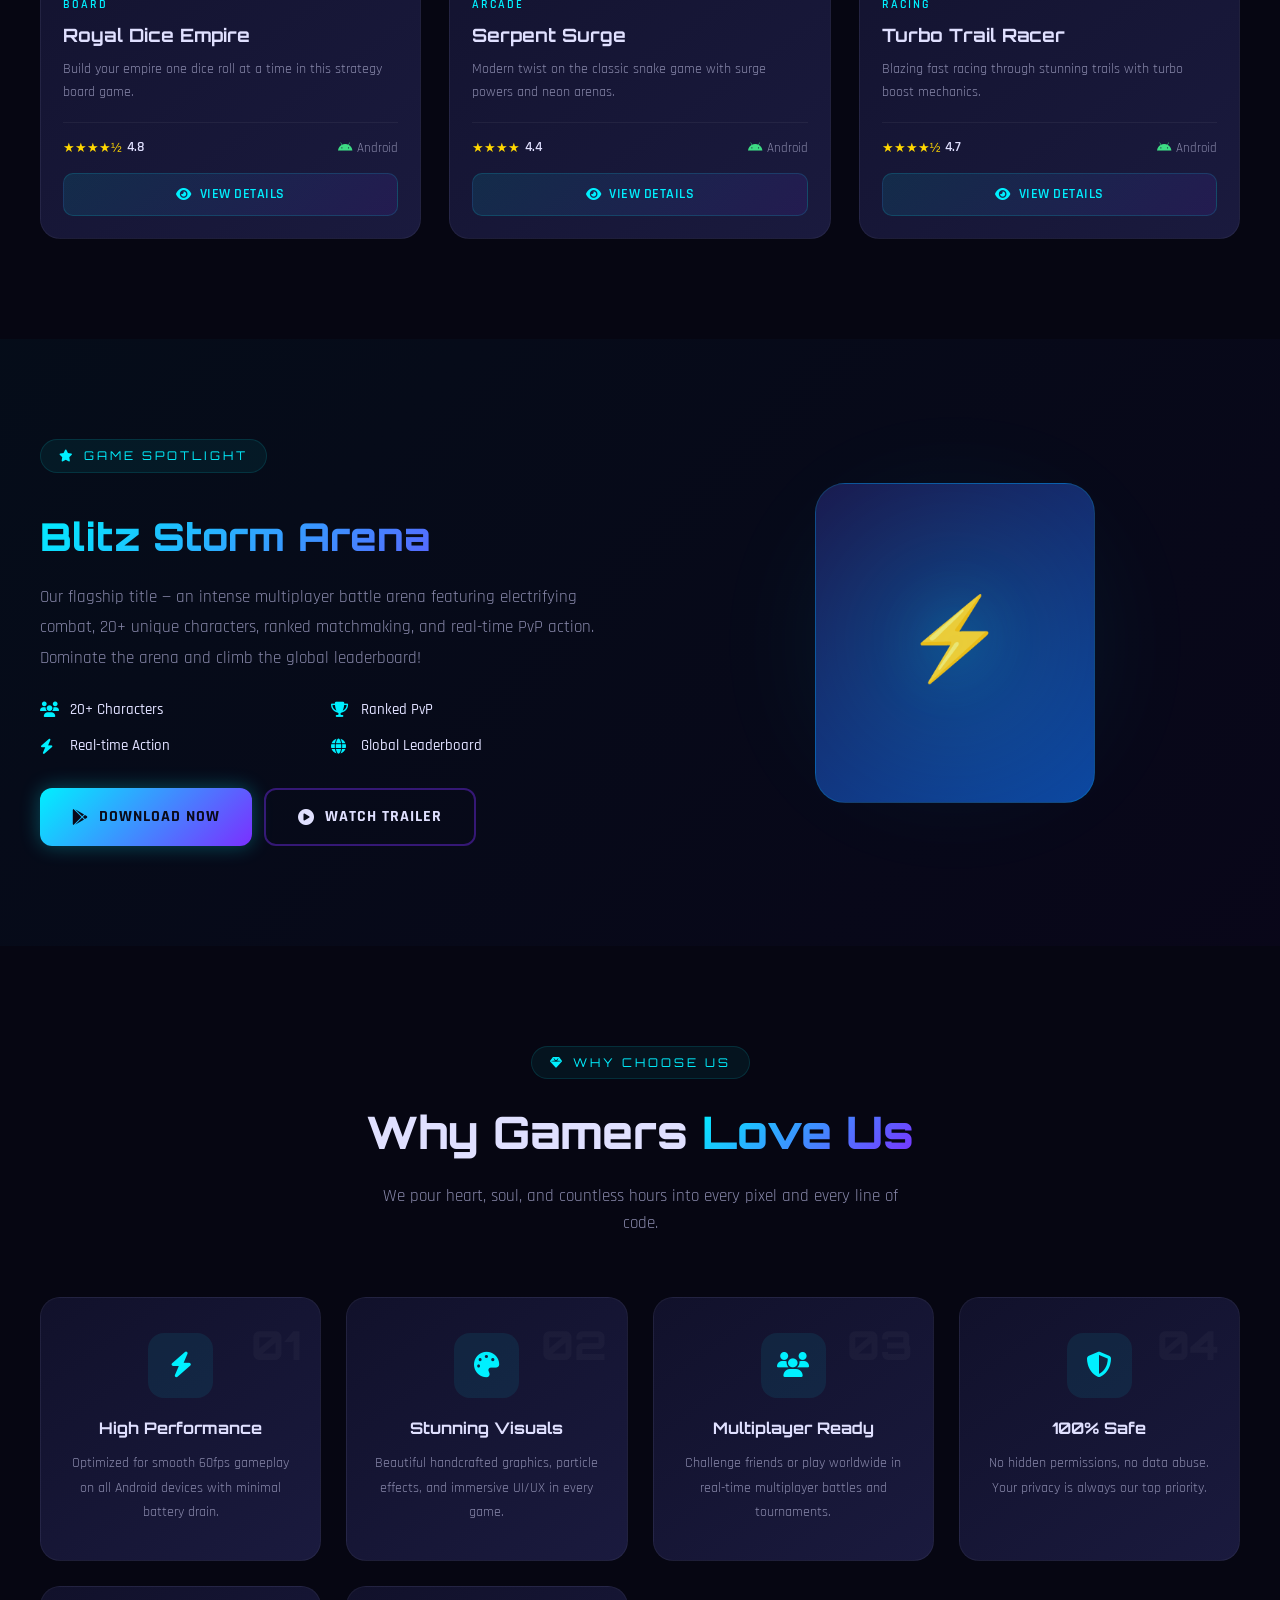
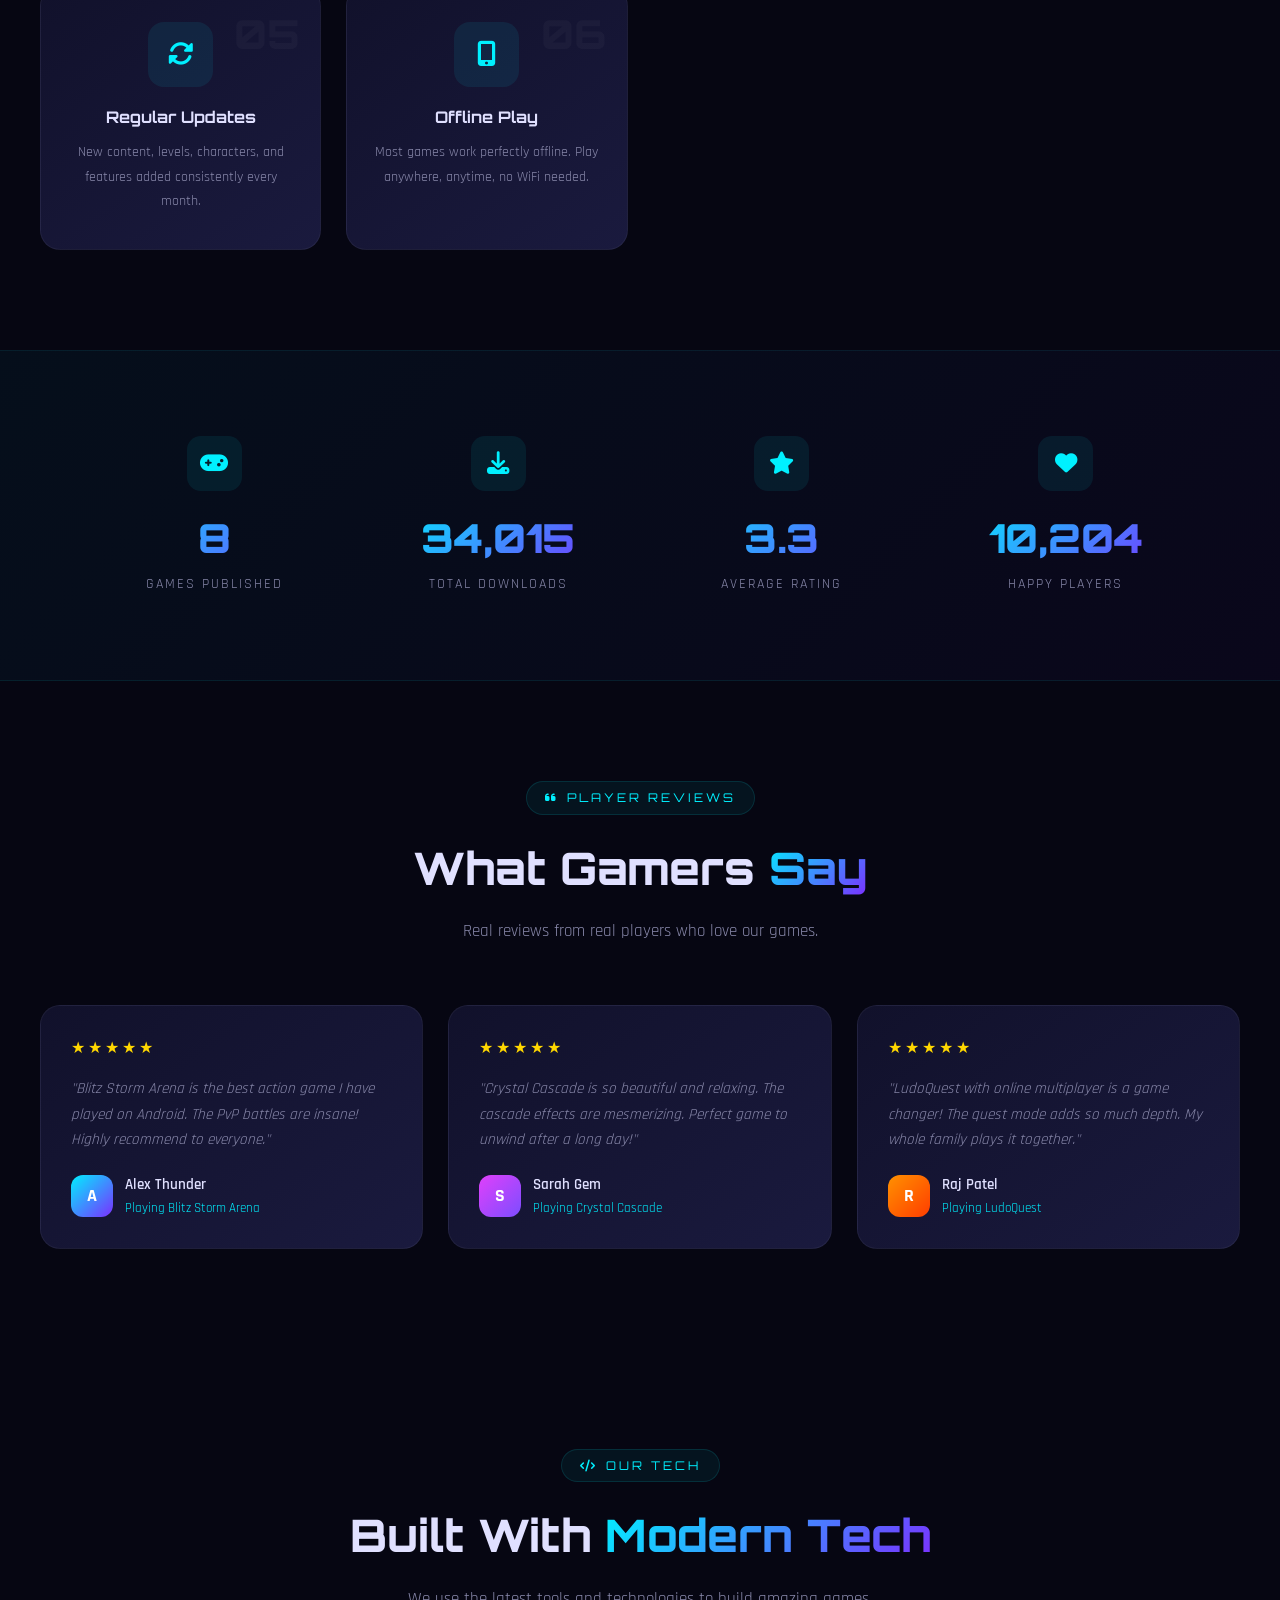
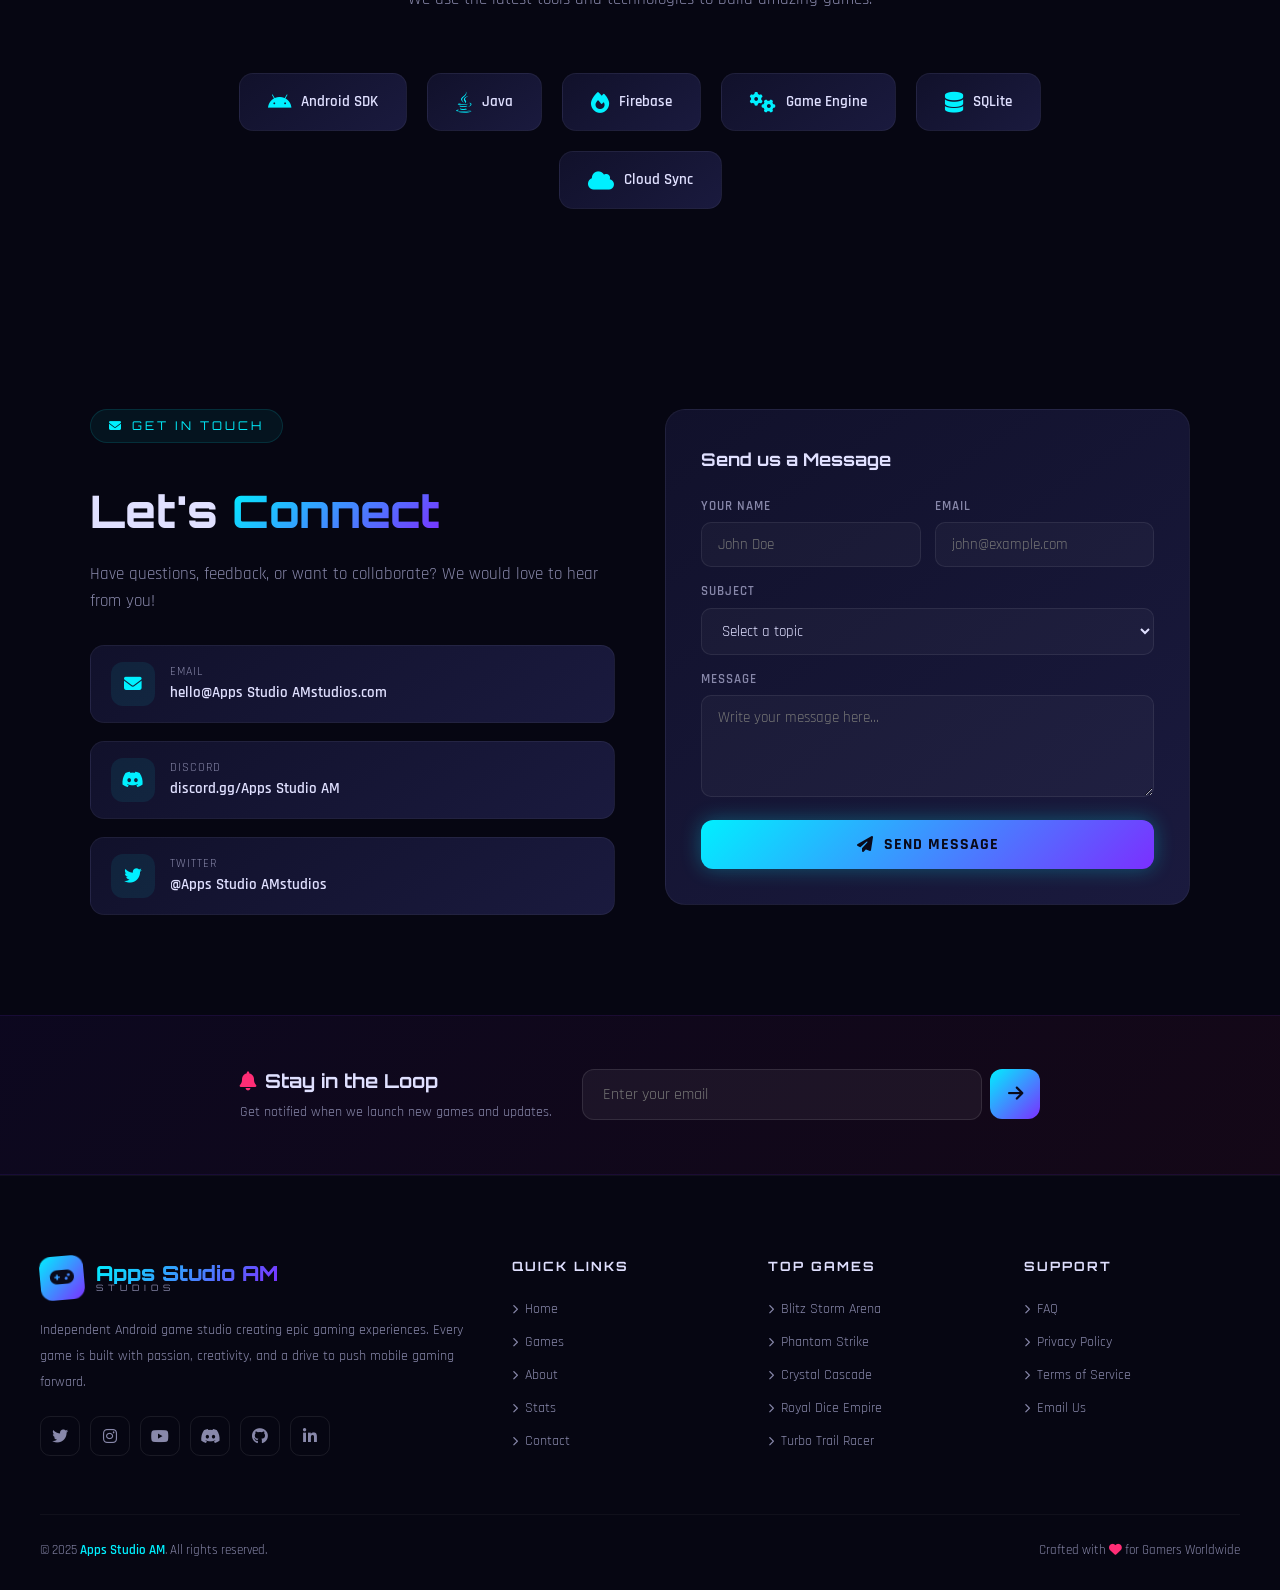
==== commit 586619e0: "Update Names" ====
--- a/index.html
+++ b/index.html
@@ -3,14 +3,18 @@
 <head>
     <meta charset="UTF-8">
     <meta name="viewport" content="width=device-width, initial-scale=1.0">
-    <meta name="description" content="GameForge Studios - Independent Android Game Studio creating epic mobile gaming experiences. Explore 12+ handcrafted games.">
-    <meta name="keywords" content="android games, mobile games, indie games, gameforge, action games, puzzle games, racing games">
-    <meta name="author" content="GameForge Studios">
-    <meta property="og:title" content="GameForge Studios | Epic Android Games">
+    <meta name="description" content="Apps Studio AM - Independent Android Game Studio creating epic mobile gaming experiences. Explore 12+ handcrafted games.">
+    <meta name="keywords" content="android games, mobile games, indie games, Apps Studio AM, action games, puzzle games, racing games">
+    <meta name="author" content="Apps Studio AM">
+    <meta property="og:title" content="Apps Studio AM | Epic Android Games">
     <meta property="og:description" content="Explore 12+ handcrafted Android games from action-packed arenas to mind-bending puzzles.">
     <meta property="og:type" content="website">
     <meta name="theme-color" content="#0a0a1a">
-    <title>GameForge Studios | Epic Android Games</title>
+<<<<<<< HEAD
+    <title>Apps Studios AM | Epic Android Games</title>
+=======
+    <title>Apps Studio AM | Epic Android Games</title>
+>>>>>>> 5bf574bc77c73da53fd8f2994b85445b437e83fd
     <link rel="icon" type="image/svg+xml" href="images/favicon.svg">
     <link href="https://fonts.googleapis.com/css2?family=Orbitron:wght@400;500;600;700;800;900&family=Rajdhani:wght@300;400;500;600;700&family=Inter:wght@300;400;500;600&display=swap" rel="stylesheet">
     <link rel="stylesheet" href="https://cdnjs.cloudflare.com/ajax/libs/font-awesome/6.5.0/css/all.min.css">
@@ -40,7 +44,7 @@
             <a class="logo" href="#hero">
                 <div class="logo-icon"><i class="fas fa-gamepad"></i></div>
                 <div class="logo-text-wrap">
-                    <span class="logo-text">GAMEFORGE</span>
+                    <span class="logo-text">Apps Studio AM</span>
                     <span class="logo-sub">STUDIOS</span>
                 </div>
             </a>
@@ -410,21 +414,21 @@
                         <div class="contact-method-icon"><i class="fas fa-envelope"></i></div>
                         <div>
                             <div class="contact-method-label">Email</div>
-                            <div class="contact-method-value">hello@gameforgestudios.com</div>
+                            <div class="contact-method-value">hello@Apps Studio AMstudios.com</div>
                         </div>
                     </div>
                     <div class="contact-method">
                         <div class="contact-method-icon"><i class="fab fa-discord"></i></div>
                         <div>
                             <div class="contact-method-label">Discord</div>
-                            <div class="contact-method-value">discord.gg/gameforge</div>
+                            <div class="contact-method-value">discord.gg/Apps Studio AM</div>
                         </div>
                     </div>
                     <div class="contact-method">
                         <div class="contact-method-icon"><i class="fab fa-twitter"></i></div>
                         <div>
                             <div class="contact-method-label">Twitter</div>
-                            <div class="contact-method-value">@gameforgestudios</div>
+                            <div class="contact-method-value">@Apps Studio AMstudios</div>
                         </div>
                     </div>
                 </div>
@@ -487,7 +491,7 @@
                 <a class="logo" href="#hero">
                     <div class="logo-icon"><i class="fas fa-gamepad"></i></div>
                     <div class="logo-text-wrap">
-                        <span class="logo-text">GAMEFORGE</span>
+                        <span class="logo-text">Apps Studio AM</span>
                         <span class="logo-sub">STUDIOS</span>
                     </div>
                 </a>
@@ -527,12 +531,12 @@
                     <li><a href="pages/faq.html"><i class="fas fa-chevron-right"></i> FAQ</a></li>
                     <li><a href="pages/privacy.html"><i class="fas fa-chevron-right"></i> Privacy Policy</a></li>
                     <li><a href="pages/terms.html"><i class="fas fa-chevron-right"></i> Terms of Service</a></li>
-                    <li><a href="mailto:hello@gameforgestudios.com"><i class="fas fa-chevron-right"></i> Email Us</a></li>
+                    <li><a href="mailto:hello@Apps Studio AMstudios.com"><i class="fas fa-chevron-right"></i> Email Us</a></li>
                 </ul>
             </div>
         </div>
         <div class="footer-bottom">
-            <p>&copy; 2025 <span>GameForge Studios</span>. All rights reserved.</p>
+            <p>&copy; 2025 <span>Apps Studio AM</span>. All rights reserved.</p>
             <p>Crafted with <i class="fas fa-heart" style="color:#ff2d75;"></i> for Gamers Worldwide</p>
         </div>
     </footer>
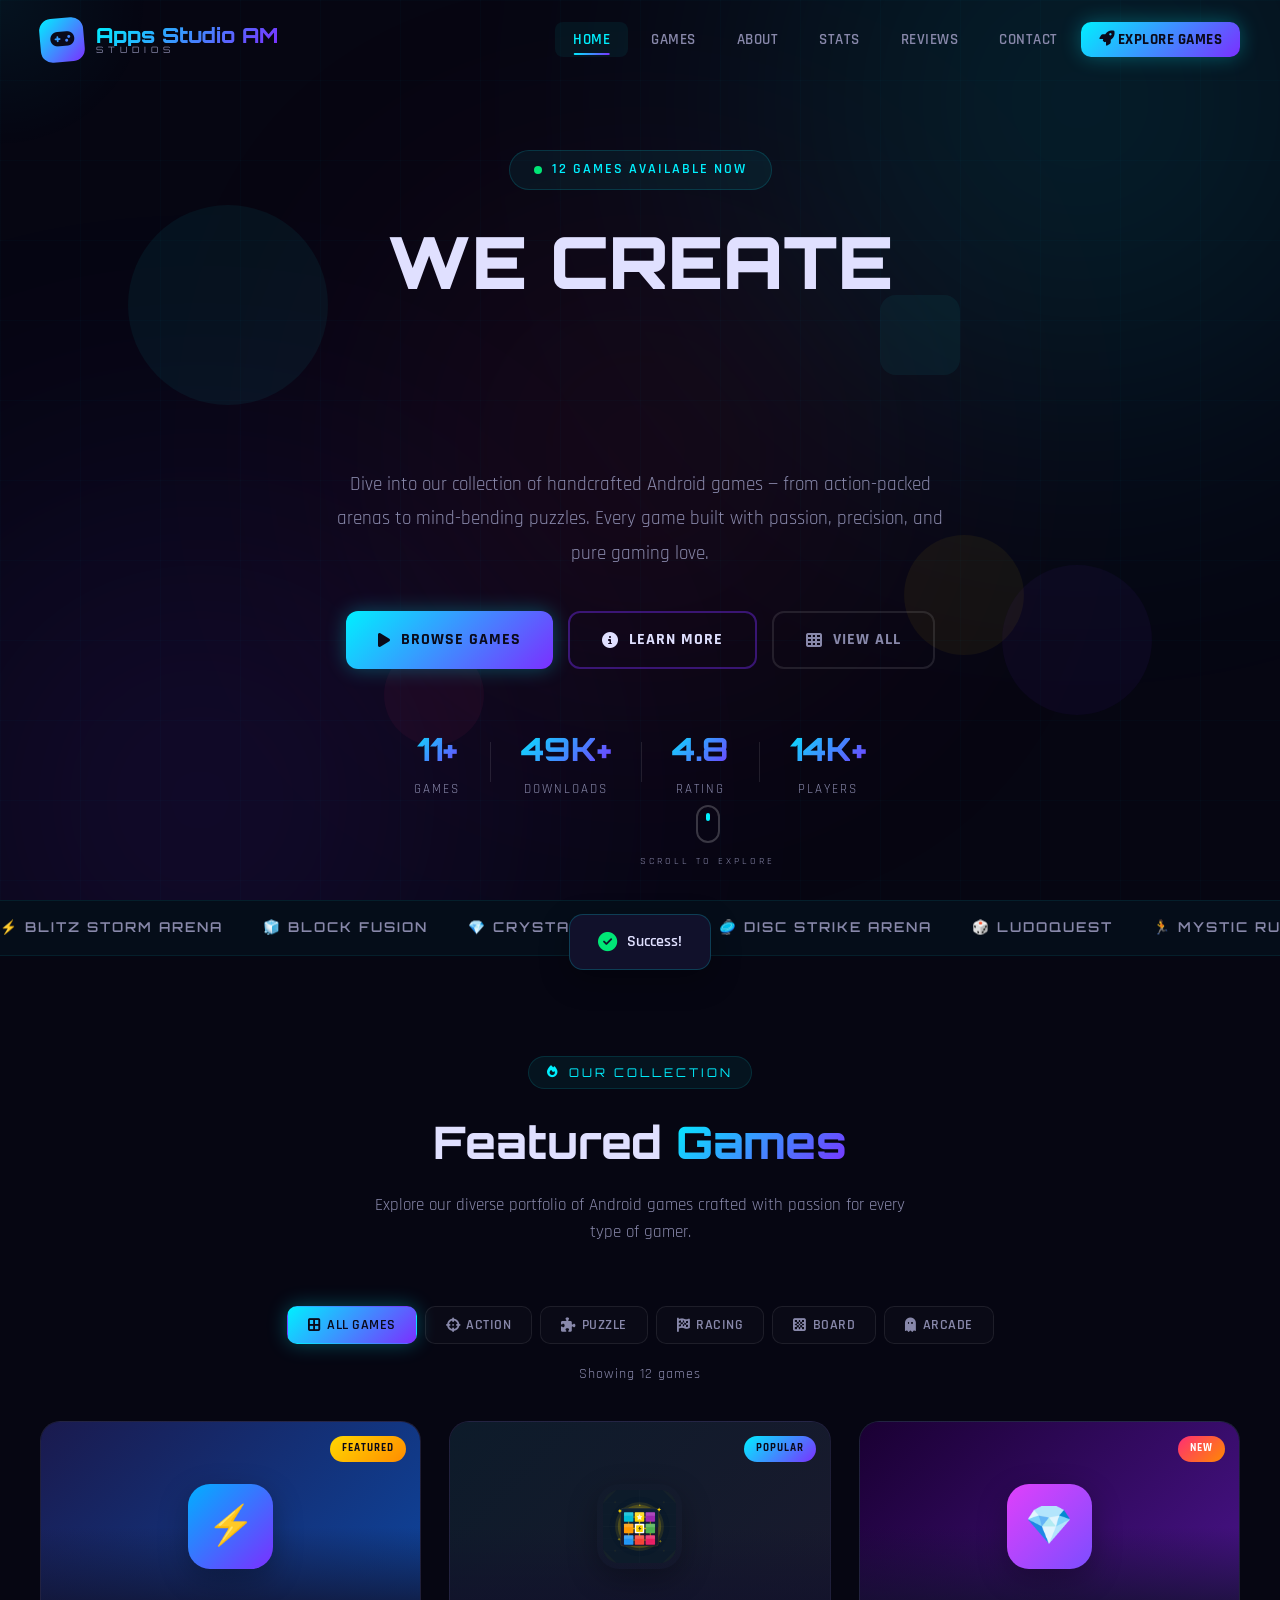
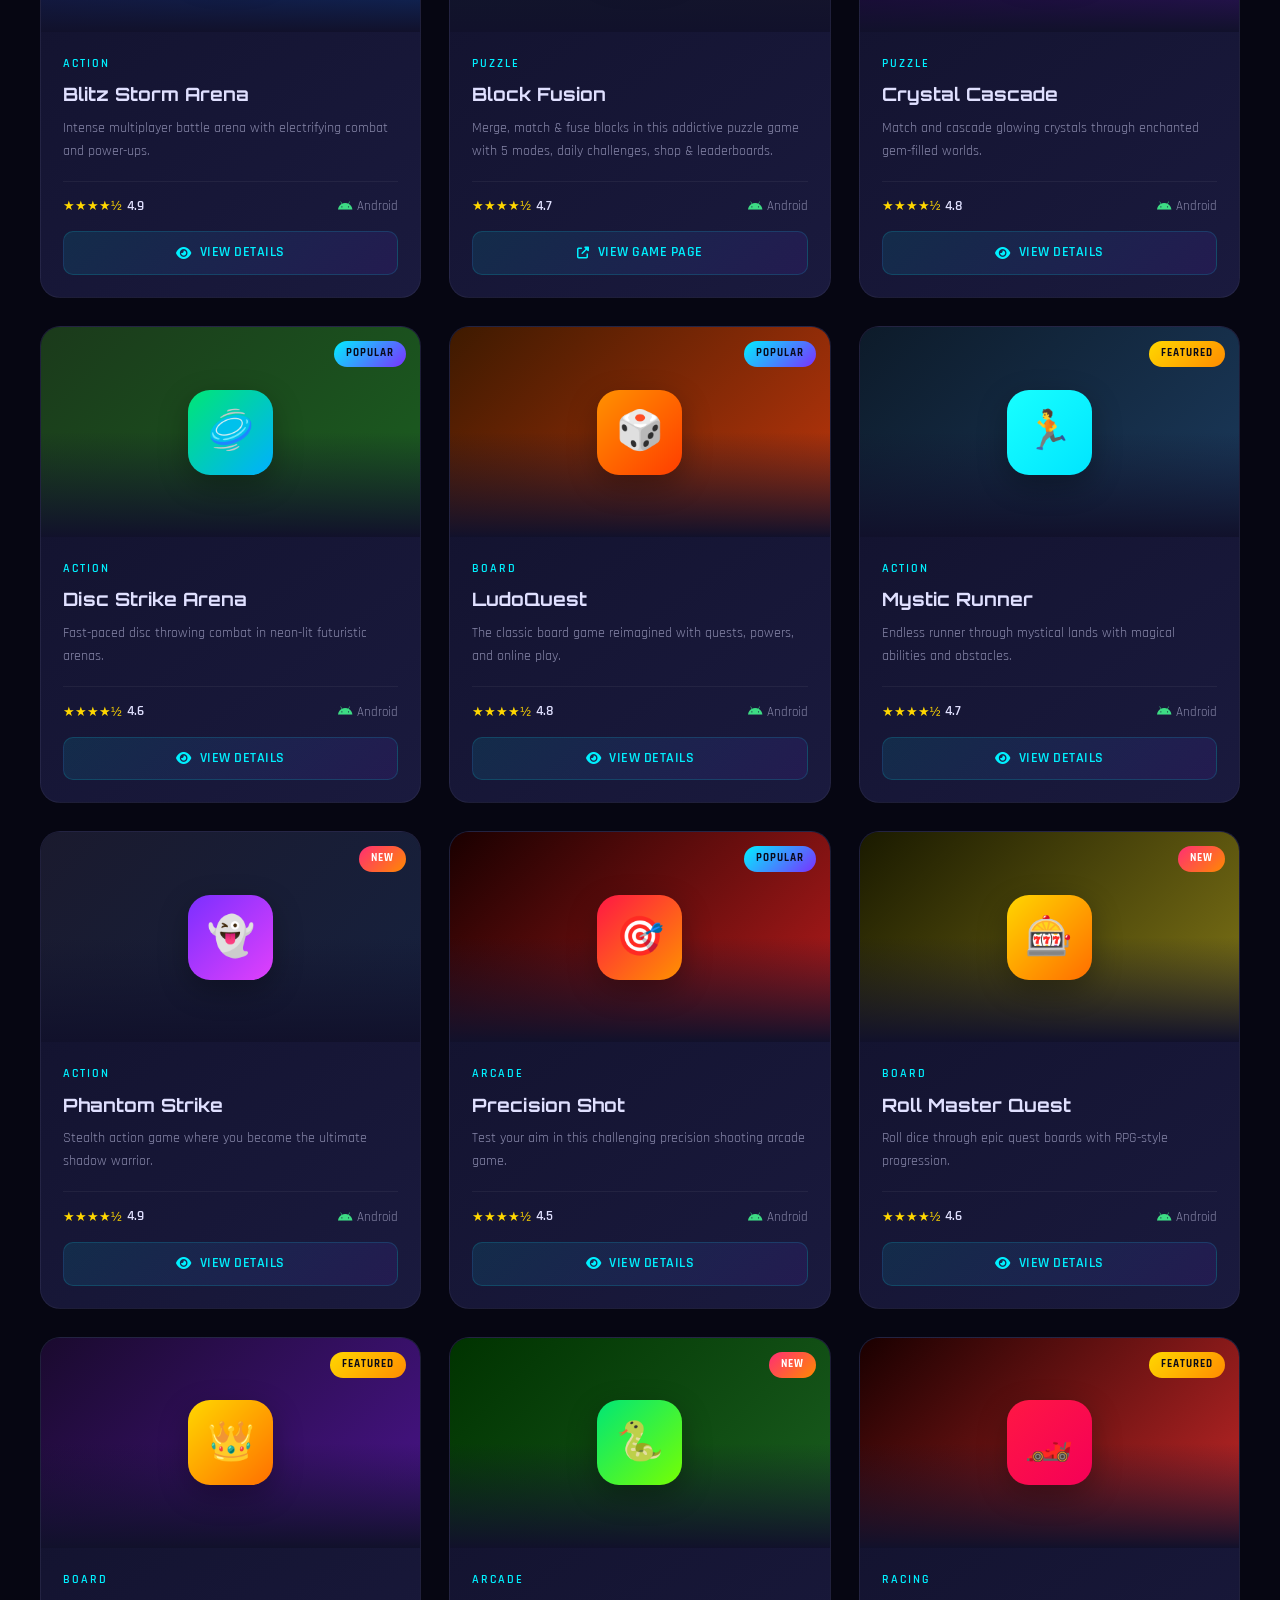
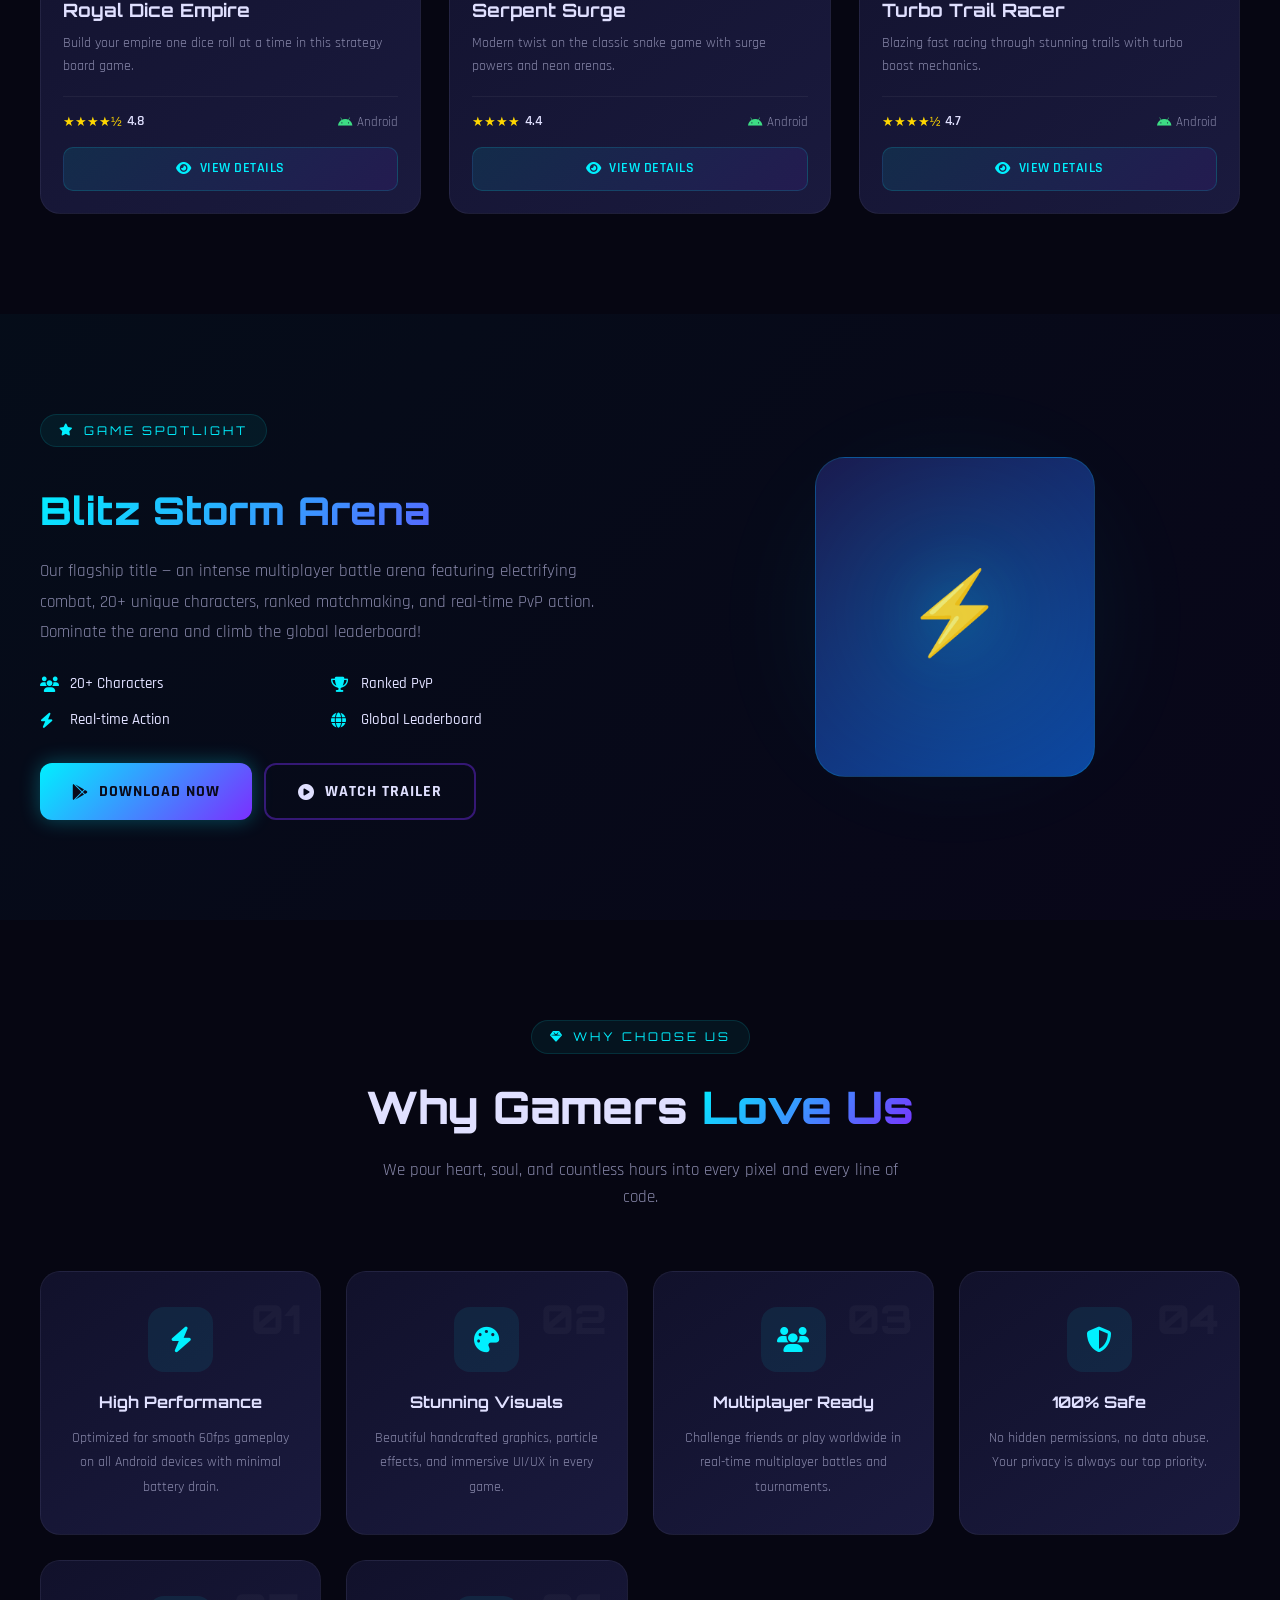
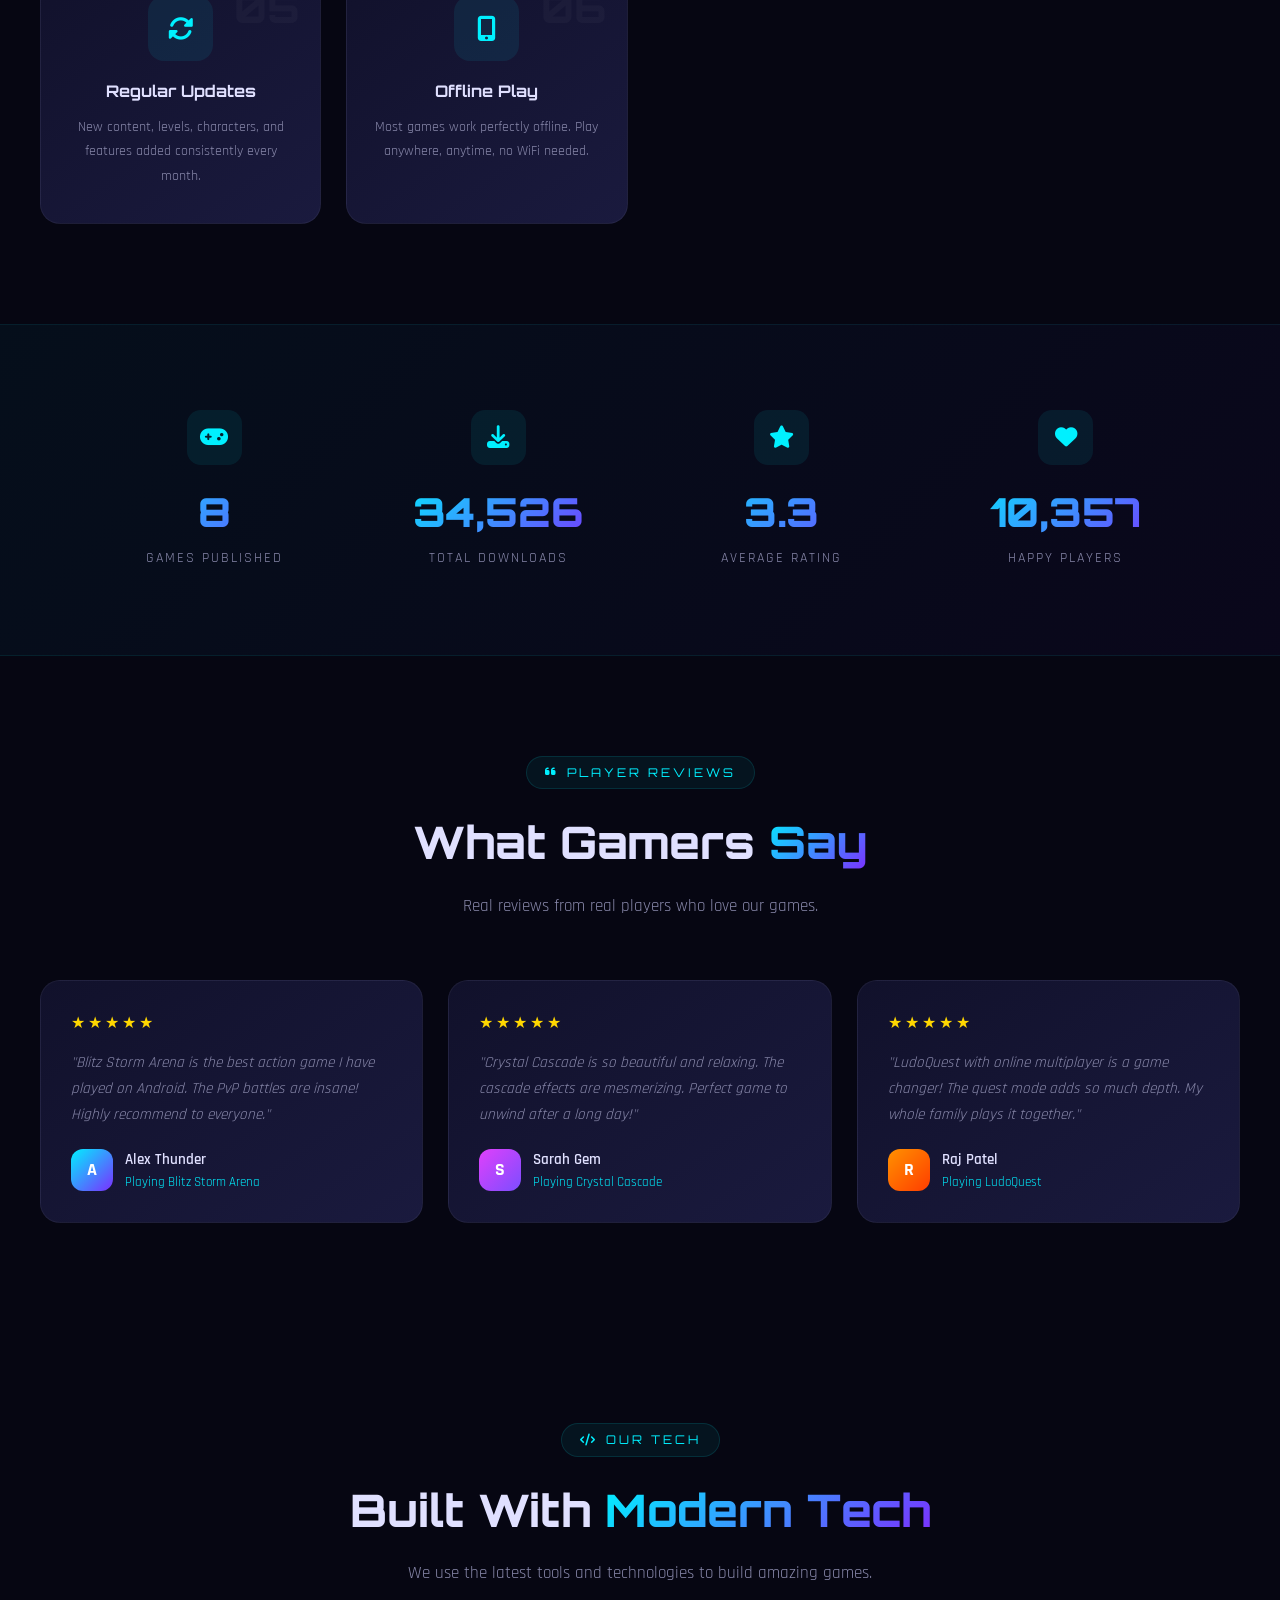
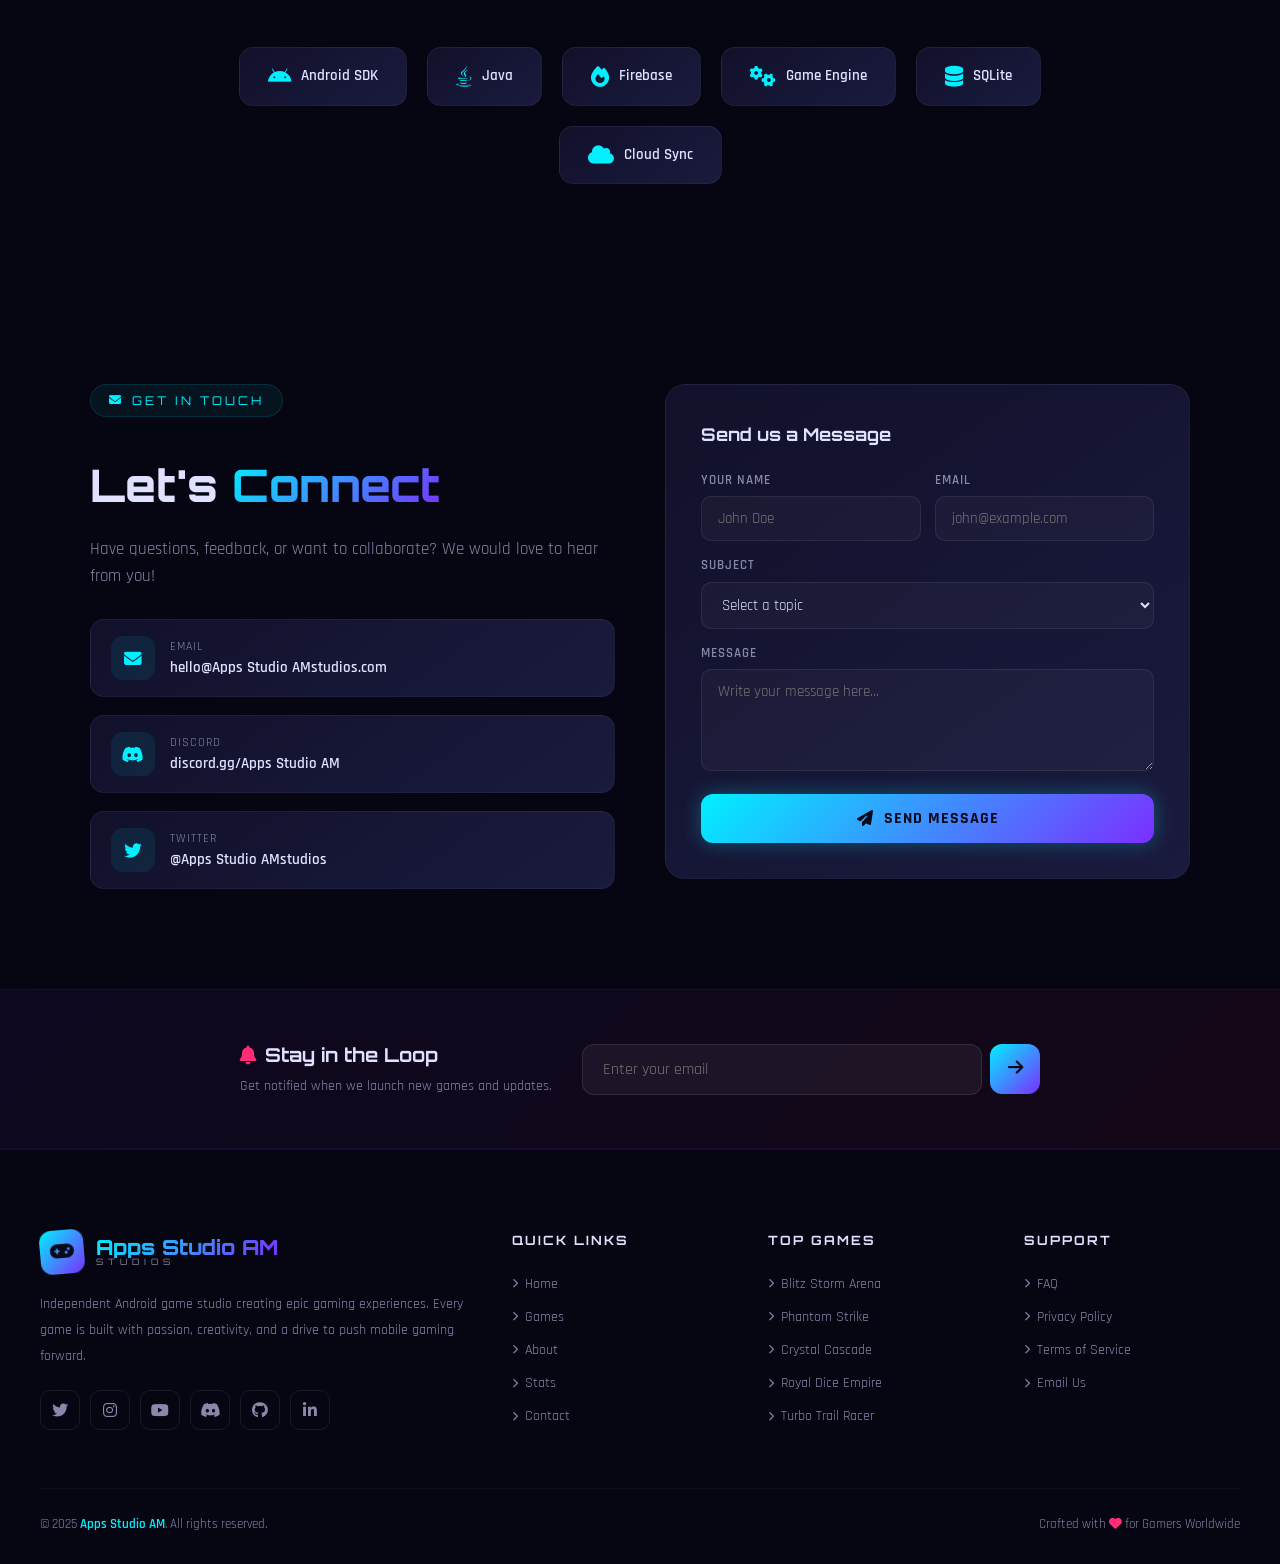
==== commit a794d6ec: "UPDATE" ====
--- a/index.html
+++ b/index.html
@@ -10,11 +10,8 @@
     <meta property="og:description" content="Explore 12+ handcrafted Android games from action-packed arenas to mind-bending puzzles.">
     <meta property="og:type" content="website">
     <meta name="theme-color" content="#0a0a1a">
-<<<<<<< HEAD
     <title>Apps Studios AM | Epic Android Games</title>
-=======
     <title>Apps Studio AM | Epic Android Games</title>
->>>>>>> 5bf574bc77c73da53fd8f2994b85445b437e83fd
     <link rel="icon" type="image/svg+xml" href="images/favicon.svg">
     <link href="https://fonts.googleapis.com/css2?family=Orbitron:wght@400;500;600;700;800;900&family=Rajdhani:wght@300;400;500;600;700&family=Inter:wght@300;400;500;600&display=swap" rel="stylesheet">
     <link rel="stylesheet" href="https://cdnjs.cloudflare.com/ajax/libs/font-awesome/6.5.0/css/all.min.css">
@@ -584,4 +581,4 @@
     <script src="js/games-data.js"></script>
     <script src="js/main.js"></script>
 </body>
-</html>
+</html>
--- a/css/style.css
+++ b/css/style.css
@@ -156,8 +156,22 @@
 .game-card:hover { transform:translateY(-8px); border-color:rgba(0,240,255,0.25); box-shadow:0 20px 50px rgba(0,0,0,0.3),var(--glow-primary); }
 .game-card-image { position:relative; height:210px; overflow:hidden; }
 .game-visual { width:100%; height:100%; display:flex; align-items:center; justify-content:center; position:relative; }
-.game-icon-wrapper { position:relative; z-index:2; width:85px; height:85px; border-radius:22px; display:flex; align-items:center; justify-content:center; font-size:2.4rem; box-shadow:0 10px 30px rgba(0,0,0,0.3); transition:transform 0.3s; }
+.game-icon-wrapper { position:relative; z-index:2; width:85px; height:85px; border-radius:22px; display:flex; align-items:center; justify-content:center; font-size:2.4rem; box-shadow:0 10px 30px rgba(0,0,0,0.3); transition:transform 0.3s; overflow:hidden; }
 .game-card:hover .game-icon-wrapper { transform:scale(1.1) rotate(-3deg); }
+
+/* ── SVG Icon Support ── */
+.game-icon-wrapper.svg-icon {
+    padding:6px;
+    font-size:0;
+    background:transparent !important;
+}
+.game-icon-wrapper.svg-icon svg {
+    width:100%;
+    height:100%;
+    display:block;
+    border-radius:16px;
+}
+
 .game-card-overlay { position:absolute; bottom:0; left:0; width:100%; height:50%; background:linear-gradient(transparent,var(--card-bg)); }
 .game-card-badge { position:absolute; top:14px; right:14px; padding:4px 12px; border-radius:20px; font-size:0.7rem; font-weight:700; letter-spacing:1px; text-transform:uppercase; z-index:3; }
 .badge-new { background:var(--gradient-accent); color:white; }
@@ -177,6 +191,11 @@
 .game-download-btn { display:flex; align-items:center; gap:8px; justify-content:center; padding:10px 18px; background:linear-gradient(135deg,rgba(0,240,255,0.1),rgba(123,47,255,0.1)); border:1px solid rgba(0,240,255,0.15); border-radius:10px; color:var(--primary); font-weight:600; font-size:0.85rem; margin-top:14px; transition:var(--transition); text-transform:uppercase; letter-spacing:0.5px; }
 .game-card:hover .game-download-btn { background:var(--gradient-main); color:var(--dark); border-color:transparent; }
 
+/* ── Detail Page Button Variant ── */
+.game-download-btn .fa-external-link-alt {
+    font-size:0.75rem;
+}
+
 .spotlight-section { overflow:hidden; }
 .spotlight-bg { position:absolute; top:0; left:0; width:100%; height:100%; background:linear-gradient(135deg,rgba(0,240,255,0.03),rgba(123,47,255,0.03)); z-index:-1; }
 .spotlight-container { max-width:1200px; margin:0 auto; display:grid; grid-template-columns:1fr 1fr; gap:60px; align-items:center; }
@@ -190,6 +209,21 @@
 .spotlight-card { width:280px; height:320px; background:linear-gradient(145deg,#1a1a4e,#0d47a1); border-radius:30px; display:flex; align-items:center; justify-content:center; position:relative; border:1px solid rgba(0,240,255,0.15); animation:spotlightFloat 4s ease-in-out infinite; }
 @keyframes spotlightFloat { 0%,100%{transform:translateY(0) rotate(-2deg);} 50%{transform:translateY(-15px) rotate(2deg);} }
 .spotlight-icon-wrap { font-size:5rem; filter:drop-shadow(0 0 30px rgba(0,240,255,0.3)); }
+
+/* ── Spotlight SVG Icon Support ── */
+.spotlight-icon-wrap.svg-icon {
+    font-size:0;
+    width:160px;
+    height:160px;
+}
+.spotlight-icon-wrap.svg-icon svg {
+    width:100%;
+    height:100%;
+    display:block;
+    border-radius:20px;
+    filter:drop-shadow(0 0 30px rgba(0,240,255,0.3));
+}
+
 .spotlight-card-glow { position:absolute; width:200px; height:200px; background:var(--primary); border-radius:50%; filter:blur(80px); opacity:0.15; }
 
 .features-grid { display:grid; grid-template-columns:repeat(auto-fit,minmax(280px,1fr)); gap:25px; max-width:1200px; margin:0 auto; }
@@ -280,6 +314,20 @@
 .modal-overlay.active .modal { transform:scale(1) translateY(0); }
 .modal-header { height:170px; display:flex; align-items:center; justify-content:center; position:relative; }
 .modal-header .game-icon-wrapper { width:95px; height:95px; font-size:2.8rem; border-radius:24px; }
+
+/* ── Modal SVG Icon Support ── */
+.modal-header .game-icon-wrapper.svg-icon {
+    padding:8px;
+    font-size:0;
+    background:transparent !important;
+}
+.modal-header .game-icon-wrapper.svg-icon svg {
+    width:100%;
+    height:100%;
+    display:block;
+    border-radius:18px;
+}
+
 .modal-close { position:absolute; top:12px; right:12px; width:34px; height:34px; border-radius:10px; background:rgba(255,255,255,0.1); border:none; color:var(--text); cursor:pointer; display:flex; align-items:center; justify-content:center; font-size:1rem; transition:var(--transition); }
 .modal-close:hover { background:var(--accent); color:white; }
 .modal-body { padding:28px; }
@@ -293,6 +341,11 @@
 .modal-feature i { color:var(--success); font-size:0.75rem; }
 .modal-actions { display:flex; gap:10px; }
 .modal-actions .btn { flex:1; justify-content:center; padding:12px 16px; font-size:0.9rem; }
+
+/* ── Modal Detail Page Button ── */
+.modal-actions .btn .fa-external-link-alt {
+    font-size:0.8rem;
+}
 
 .toast { position:fixed; bottom:30px; left:50%; transform:translateX(-50%) translateY(100px); background:var(--card-bg); border:1px solid rgba(0,240,255,0.2); padding:14px 28px; border-radius:14px; display:flex; align-items:center; gap:10px; font-weight:600; z-index:9999; transition:transform 0.4s cubic-bezier(0.175,0.885,0.32,1.275); box-shadow:0 10px 30px rgba(0,0,0,0.3); }
 .toast.show { transform:translateX(-50%) translateY(0); }
@@ -342,4 +395,6 @@
     .btn{justify-content:center;}
     .spotlight-card{width:220px;height:260px;}
     .spotlight-icon-wrap{font-size:3.5rem;}
-}
+    /* SVG spotlight icon scales on mobile */
+    .spotlight-icon-wrap.svg-icon{width:120px;height:120px;}
+}
